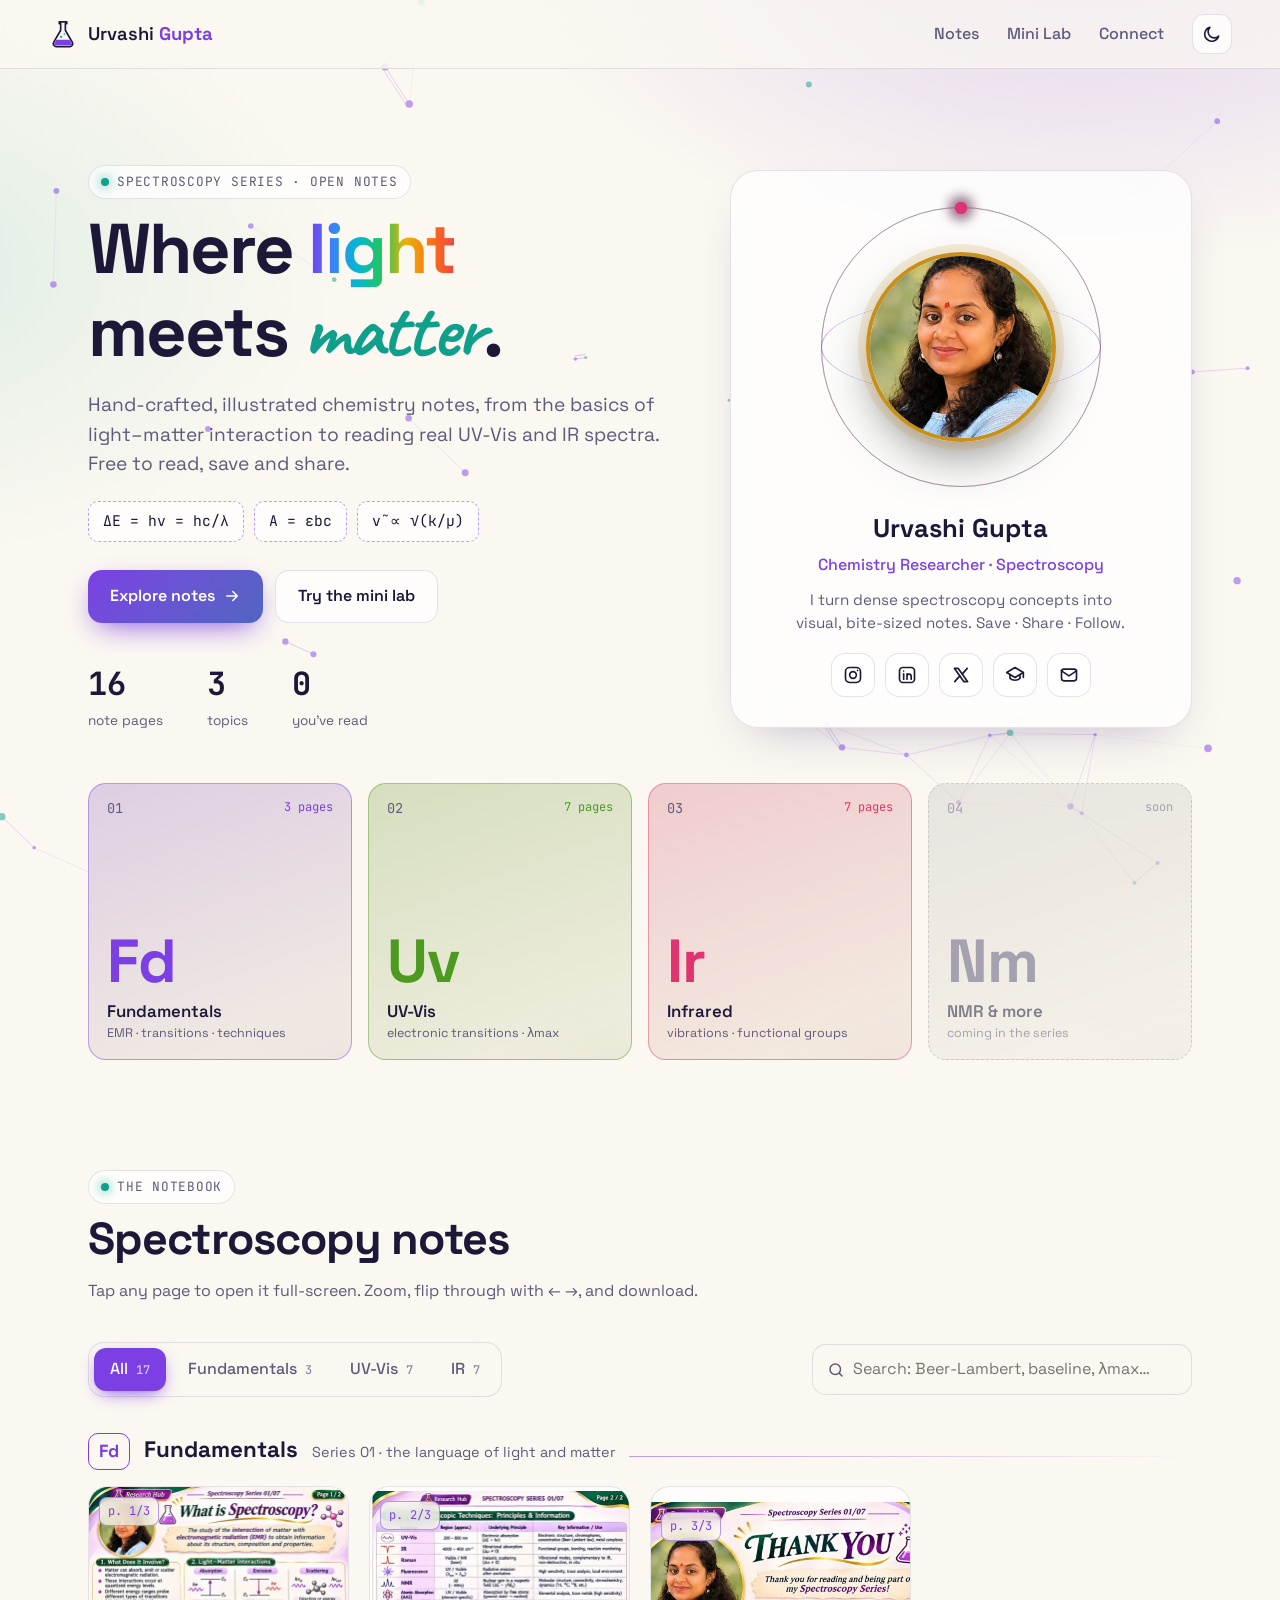
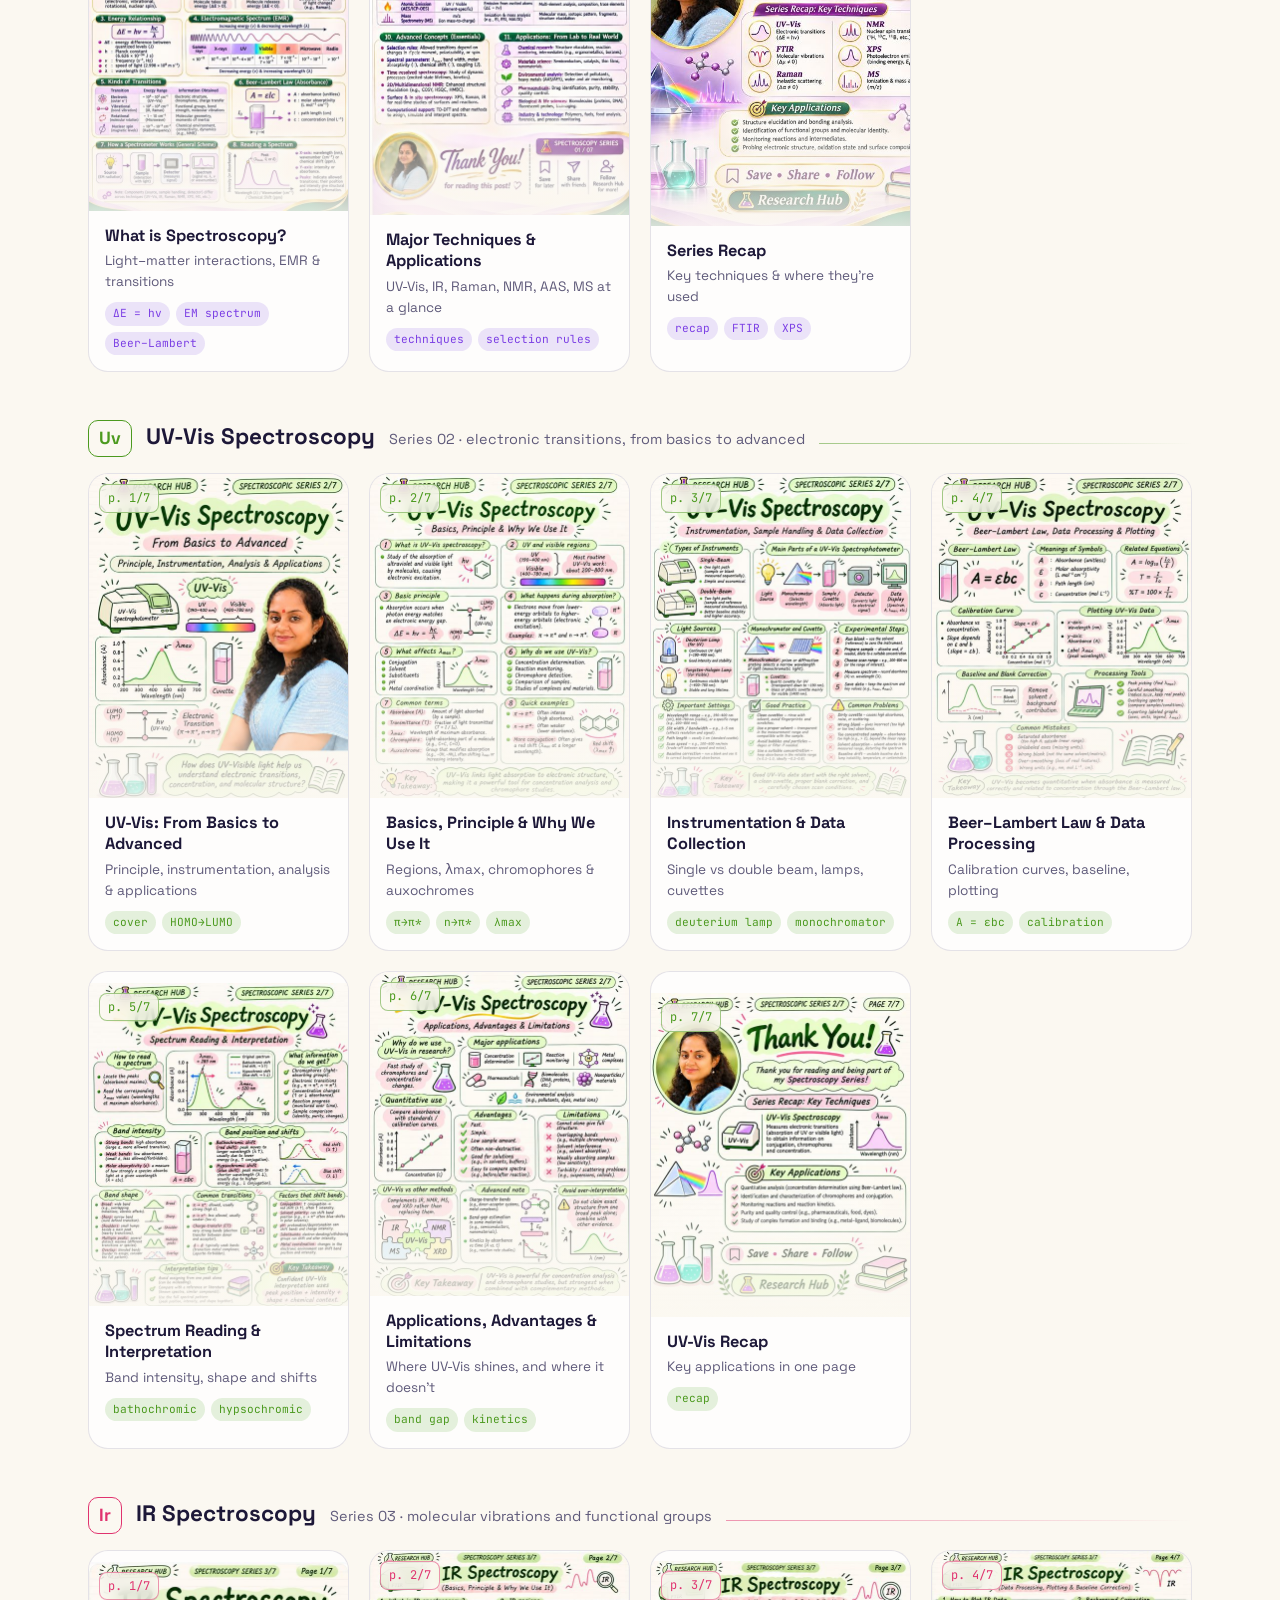
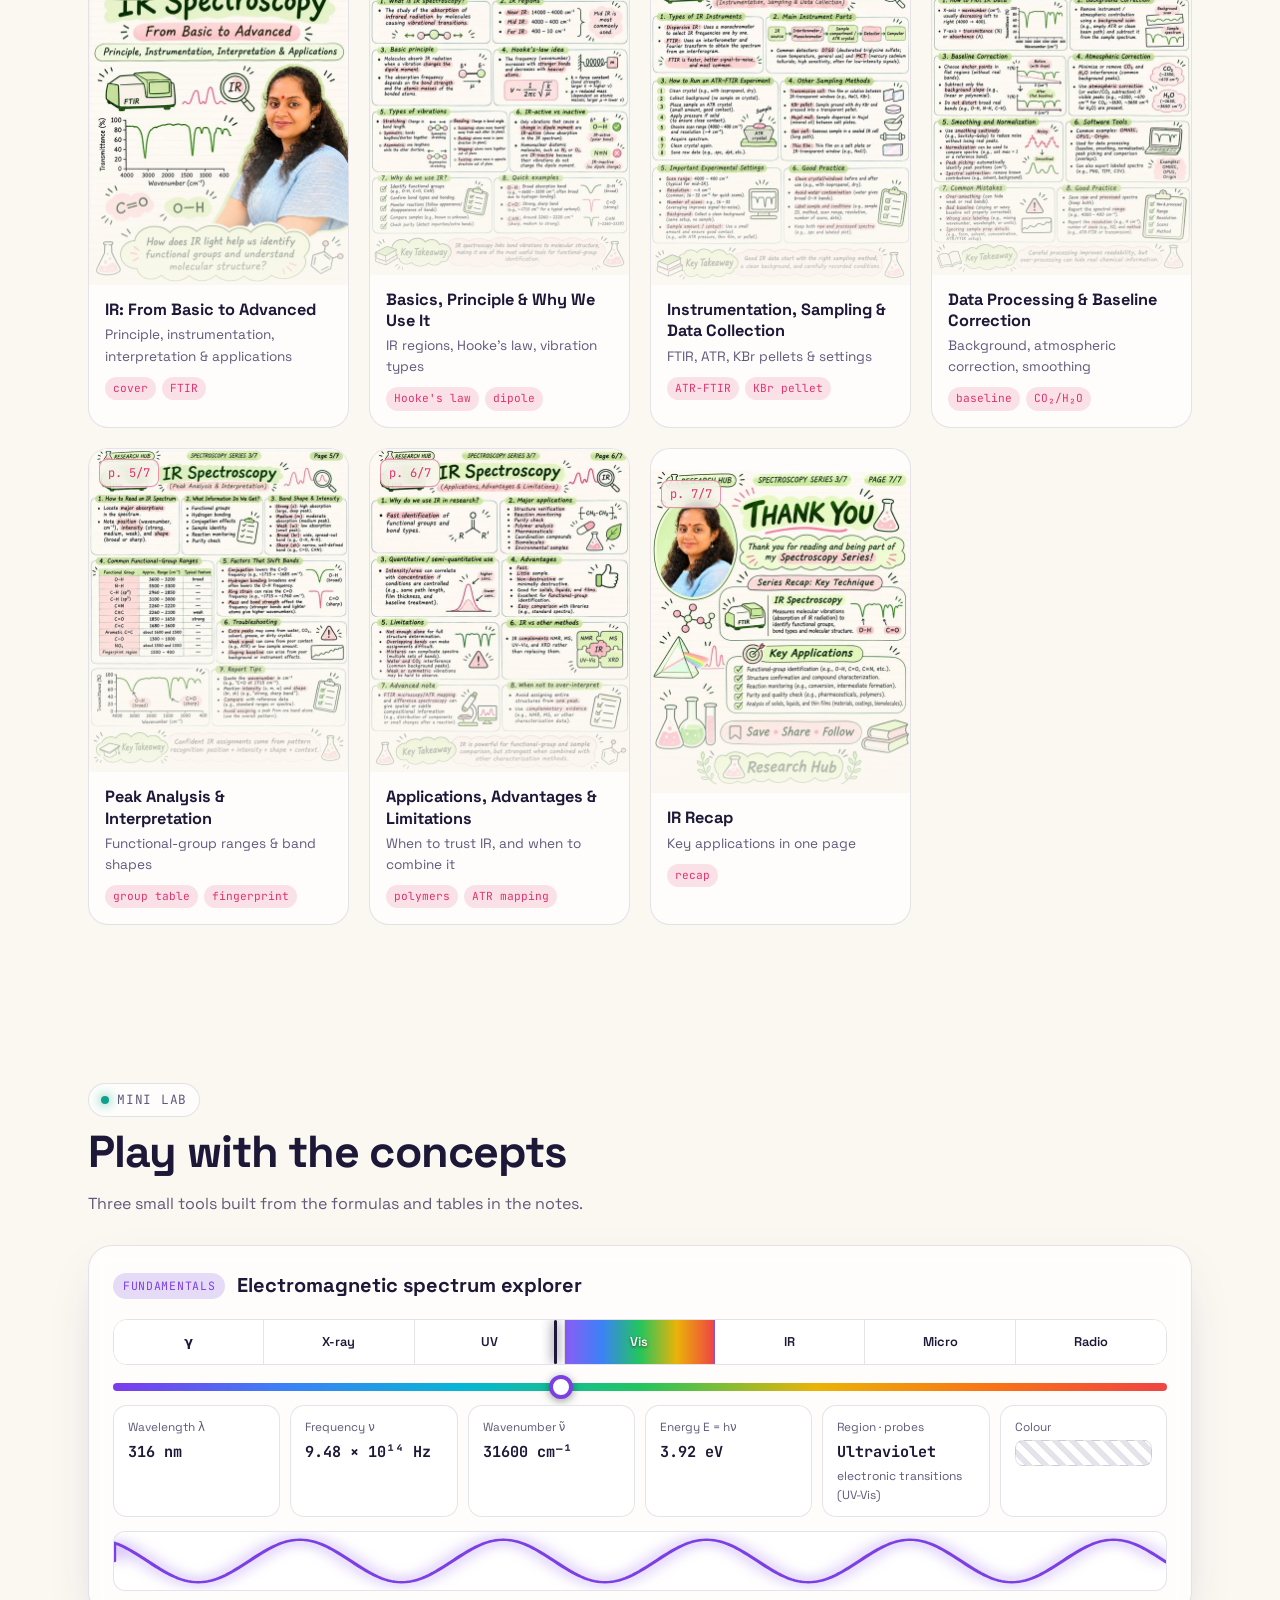
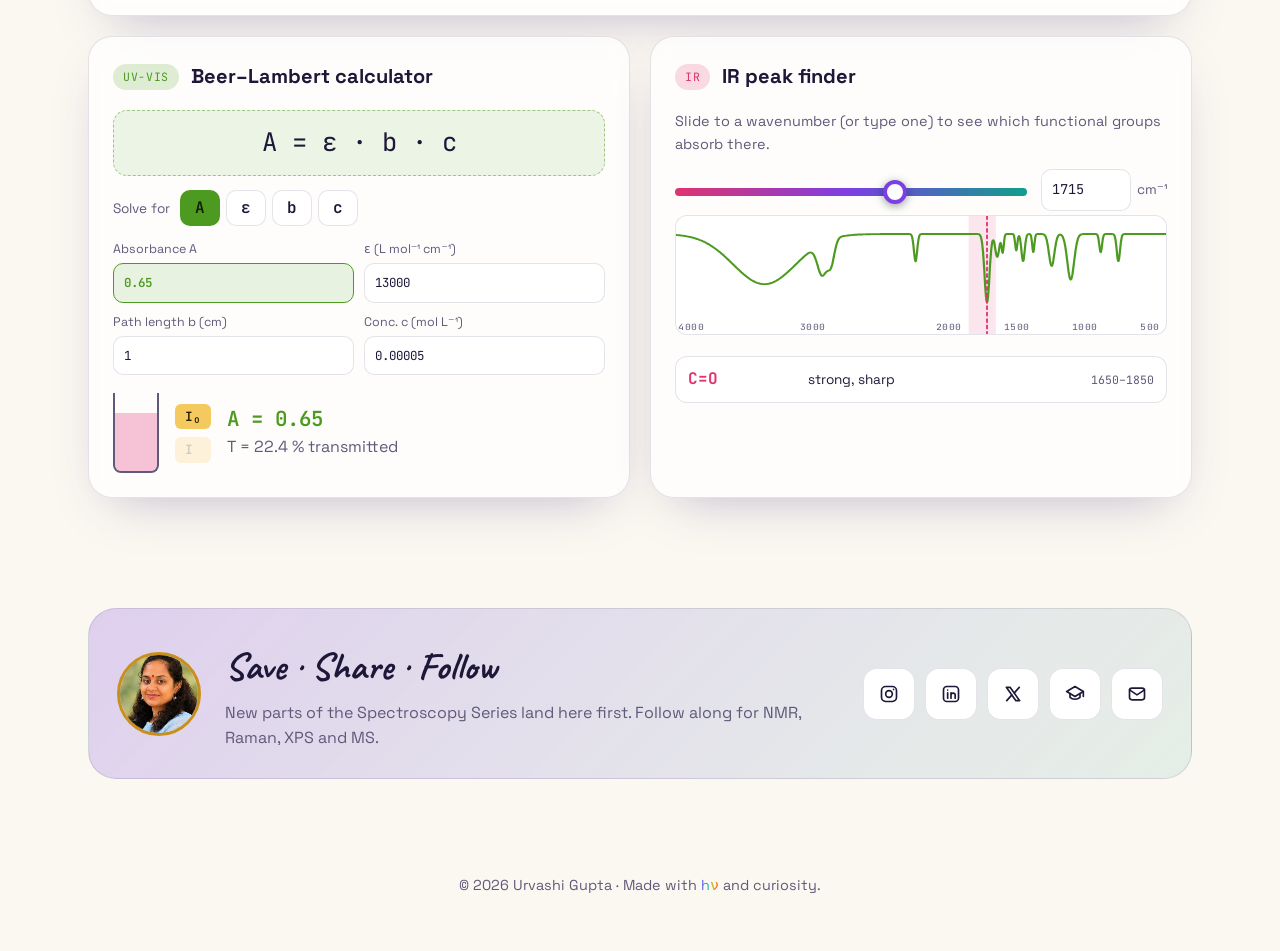
==== index.html @ 30255582 "Urvashi Gupta chemistry notes website Co-Authored-By: Claude Opus 5.5 <noreply@anthropic.com>" ====
<!doctype html>
<html lang="en">
<head>
  <meta charset="utf-8" />
  <meta name="viewport" content="width=device-width, initial-scale=1" />
  <title>Urvashi Gupta · Chemistry Notes</title>
  <meta name="description" content="Free, beautifully illustrated chemistry notes on spectroscopy — fundamentals, UV-Vis and IR." />
  <link rel="icon" href="data:image/svg+xml,<svg xmlns='http://www.w3.org/2000/svg' viewBox='0 0 64 64'><path d='M24 6h16v4h-3v14l15 26a6 6 0 0 1-5 9H17a6 6 0 0 1-5-9l15-26V10h-3z' fill='%239b5de5'/><path d='M18 44h28l5 8a3 3 0 0 1-3 4H16a3 3 0 0 1-3-4z' fill='%2300f5d4'/></svg>" />
  <link rel="preconnect" href="https://fonts.googleapis.com" />
  <link rel="preconnect" href="https://fonts.gstatic.com" crossorigin />
  <link href="https://fonts.googleapis.com/css2?family=Caveat:wght@600;700&family=JetBrains+Mono:wght@400;600&family=Space+Grotesk:wght@400;500;600;700&display=swap" rel="stylesheet" />
  <link rel="stylesheet" href="styles.css" />
</head>
<body>
  <canvas id="molecules" aria-hidden="true"></canvas>

  <header class="nav">
    <a href="#top" class="brand">
      <svg viewBox="0 0 64 64" class="brand-flask" aria-hidden="true"><path d="M24 6h16v4h-3v14l15 26a6 6 0 0 1-5 9H17a6 6 0 0 1-5-9l15-26V10h-3z" fill="none" stroke="currentColor" stroke-width="3.5" stroke-linejoin="round"/><path d="M18 44h28l5 8a3 3 0 0 1-3 4H16a3 3 0 0 1-3-4z" class="liquid"/><circle cx="28" cy="38" r="2.4" class="bubble b1"/><circle cx="35" cy="32" r="1.8" class="bubble b2"/></svg>
      <span>Urvashi <b>Gupta</b></span>
    </a>
    <nav class="nav-links">
      <a href="#notes">Notes</a>
      <a href="#lab">Mini Lab</a>
      <a href="#connect">Connect</a>
      <button id="themeToggle" class="icon-btn" aria-label="Toggle light/dark theme" title="Toggle theme">
        <svg viewBox="0 0 24 24" class="i-sun"><circle cx="12" cy="12" r="4.5"/><path d="M12 2v2M12 20v2M4.9 4.9l1.4 1.4M17.7 17.7l1.4 1.4M2 12h2M20 12h2M4.9 19.1l1.4-1.4M17.7 6.3l1.4-1.4"/></svg>
        <svg viewBox="0 0 24 24" class="i-moon"><path d="M20 14.5A8.5 8.5 0 1 1 9.5 4a7 7 0 0 0 10.5 10.5z"/></svg>
      </button>
    </nav>
  </header>

  <main id="top">
    <!-- HERO -->
    <section class="hero">
      <div class="hero-text reveal">
        <p class="eyebrow"><span class="dot"></span> Spectroscopy Series · open notes</p>
        <h1>Where <span class="spectrum-text">light</span> meets <span class="hand">matter</span>.</h1>
        <p class="lead">Hand-crafted, illustrated chemistry notes, from the basics of light–matter interaction to reading real UV-Vis and IR spectra. Free to read, save and share.</p>
        <div class="formula-row">
          <code class="formula">ΔE = hν = hc/λ</code>
          <code class="formula">A = εbc</code>
          <code class="formula">ν̃ ∝ √(k/μ)</code>
        </div>
        <div class="cta">
          <a href="#notes" class="btn primary">Explore notes
            <svg viewBox="0 0 24 24"><path d="M5 12h14M13 6l6 6-6 6"/></svg></a>
          <a href="#lab" class="btn ghost">Try the mini lab</a>
        </div>
        <div class="stats">
          <div><b data-count="17">0</b><span>note pages</span></div>
          <div><b data-count="3">0</b><span>topics</span></div>
          <div><b id="readCount">0</b><span>you've read</span></div>
        </div>
      </div>

      <div class="hero-card reveal">
        <div class="atom">
          <div class="orbit o1"><span class="electron"></span></div>
          <div class="orbit o2"><span class="electron"></span></div>
          <div class="orbit o3"><span class="electron"></span></div>
          <img src="img/profile.jpg" alt="Urvashi Gupta" class="avatar" id="avatar" />
        </div>
        <h2 class="name" id="authorName">Urvashi Gupta</h2>
        <p class="role" id="authorRole">Chemistry Researcher · Spectroscopy</p>
        <p class="bio" id="authorBio">I turn dense spectroscopy concepts into visual, bite-sized notes. Save · Share · Follow.</p>
        <div class="socials" id="socials"></div>
      </div>
    </section>

    <!-- TOPIC ELEMENTS -->
    <section class="elements reveal" aria-label="Topics">
      <button class="element" data-filter="fundamentals" style="--c: var(--c-fund)">
        <span class="z">01</span><span class="mass">3 pages</span>
        <span class="sym">Fd</span>
        <span class="el-name">Fundamentals</span>
        <span class="el-sub">EMR · transitions · techniques</span>
      </button>
      <button class="element" data-filter="uv" style="--c: var(--c-uv)">
        <span class="z">02</span><span class="mass">7 pages</span>
        <span class="sym">Uv</span>
        <span class="el-name">UV-Vis</span>
        <span class="el-sub">electronic transitions · λmax</span>
      </button>
      <button class="element" data-filter="ir" style="--c: var(--c-ir)">
        <span class="z">03</span><span class="mass">7 pages</span>
        <span class="sym">Ir</span>
        <span class="el-name">Infrared</span>
        <span class="el-sub">vibrations · functional groups</span>
      </button>
      <div class="element soon" aria-disabled="true">
        <span class="z">04</span><span class="mass">soon</span>
        <span class="sym">Nm</span>
        <span class="el-name">NMR &amp; more</span>
        <span class="el-sub">coming in the series</span>
      </div>
    </section>

    <!-- NOTES -->
    <section id="notes" class="section">
      <div class="section-head reveal">
        <p class="eyebrow"><span class="dot"></span> The notebook</p>
        <h2>Spectroscopy notes</h2>
        <p class="muted">Tap any page to open it full-screen. Zoom, flip through with ← →, and download.</p>
      </div>

      <div class="toolbar reveal">
        <div class="tabs" role="tablist">
          <button class="tab active" data-filter="all" role="tab">All <i>17</i></button>
          <button class="tab" data-filter="fundamentals" role="tab">Fundamentals <i>3</i></button>
          <button class="tab" data-filter="uv" role="tab">UV-Vis <i>7</i></button>
          <button class="tab" data-filter="ir" role="tab">IR <i>7</i></button>
        </div>
        <label class="search">
          <svg viewBox="0 0 24 24"><circle cx="11" cy="11" r="7"/><path d="m20 20-3.5-3.5"/></svg>
          <input id="search" type="search" placeholder="Search: Beer-Lambert, baseline, λmax…" />
        </label>
      </div>

      <div id="groups"></div>
      <p id="empty" class="empty" hidden>No pages match that search. Try “ATR” or “chromophore”.</p>
    </section>

    <!-- LAB -->
    <section id="lab" class="section">
      <div class="section-head reveal">
        <p class="eyebrow"><span class="dot"></span> Mini lab</p>
        <h2>Play with the concepts</h2>
        <p class="muted">Three small tools built from the formulas and tables in the notes.</p>
      </div>

      <div class="lab-grid">
        <!-- EM explorer -->
        <article class="tool wide reveal">
          <header><span class="tag">Fundamentals</span><h3>Electromagnetic spectrum explorer</h3></header>
          <div class="em-bar" id="emBar">
            <span>γ</span><span>X-ray</span><span>UV</span><span class="vis">Vis</span><span>IR</span><span>Micro</span><span>Radio</span>
            <div class="em-marker" id="emMarker"></div>
          </div>
          <input type="range" id="emSlider" min="-12" max="1" step="0.01" value="-6.5" aria-label="Wavelength (log scale)" />
          <div class="readouts">
            <div><small>Wavelength λ</small><b id="emLambda">–</b></div>
            <div><small>Frequency ν</small><b id="emFreq">–</b></div>
            <div><small>Wavenumber ν̃</small><b id="emWn">–</b></div>
            <div><small>Energy E = hν</small><b id="emE">–</b></div>
            <div class="region-box"><small>Region · probes</small><b id="emRegion">–</b><span id="emProbe" class="muted"></span></div>
            <div class="swatch-box"><small>Colour</small><span class="swatch" id="emSwatch"></span></div>
          </div>
          <div class="wave-wrap"><svg id="wave" viewBox="0 0 600 60" preserveAspectRatio="none"><path id="wavePath"/></svg></div>
        </article>

        <!-- Beer Lambert -->
        <article class="tool reveal">
          <header><span class="tag uv">UV-Vis</span><h3>Beer–Lambert calculator</h3></header>
          <p class="big-formula">A = ε · b · c</p>
          <div class="solve-for" role="radiogroup" aria-label="Solve for">
            <span>Solve for</span>
            <button data-solve="A" class="on">A</button><button data-solve="e">ε</button><button data-solve="b">b</button><button data-solve="c">c</button>
          </div>
          <div class="fields">
            <label data-var="A">Absorbance A <input type="number" step="any" id="bl-A" value="0.65" /></label>
            <label data-var="e">ε (L mol⁻¹ cm⁻¹) <input type="number" step="any" id="bl-e" value="13000" /></label>
            <label data-var="b">Path length b (cm) <input type="number" step="any" id="bl-b" value="1" /></label>
            <label data-var="c">Conc. c (mol L⁻¹) <input type="number" step="any" id="bl-c" value="0.00005" /></label>
          </div>
          <div class="cuvette-row">
            <div class="cuvette"><div class="liquid" id="cuvLiquid"></div></div>
            <div class="beam">
              <div class="beam-in">I₀</div>
              <div class="beam-out" id="beamOut">I</div>
            </div>
            <div class="bl-result">
              <div id="blResult" class="result">–</div>
              <div id="blT" class="muted"></div>
              <div id="blWarn" class="warn"></div>
            </div>
          </div>
        </article>

        <!-- IR finder -->
        <article class="tool reveal">
          <header><span class="tag ir">IR</span><h3>IR peak finder</h3></header>
          <p class="muted small">Slide to a wavenumber (or type one) to see which functional groups absorb there.</p>
          <div class="ir-input">
            <input type="range" id="irSlider" min="400" max="4000" step="5" value="1715" aria-label="Wavenumber" />
            <label><input type="number" id="irNum" min="400" max="4000" value="1715" /> cm⁻¹</label>
          </div>
          <svg id="irSpec" viewBox="0 0 400 110" class="ir-spec" preserveAspectRatio="none"></svg>
          <ul id="irMatches" class="ir-matches"></ul>
        </article>
      </div>
    </section>

    <!-- CONNECT -->
    <section id="connect" class="section connect reveal">
      <div class="connect-card">
        <img src="img/profile.jpg" alt="" class="mini-avatar" />
        <div>
          <h2>Save · Share · Follow</h2>
          <p class="muted">New parts of the Spectroscopy Series land here first. Follow along for NMR, Raman, XPS and MS.</p>
        </div>
        <div class="socials big" id="socials2"></div>
      </div>
    </section>
  </main>

  <footer class="footer">
    <p>© <span id="year"></span> Urvashi Gupta · Made with <span class="spectrum-text">hν</span> and curiosity.</p>
  </footer>

  <!-- LIGHTBOX -->
  <div class="lightbox" id="lightbox" hidden role="dialog" aria-modal="true" aria-label="Note viewer">
    <div class="lb-top">
      <div class="lb-title"><span class="tag" id="lbTag"></span><b id="lbTitle"></b><span class="muted" id="lbCount"></span></div>
      <div class="lb-actions">
        <button class="icon-btn" id="lbZoomOut" title="Zoom out" aria-label="Zoom out"><svg viewBox="0 0 24 24"><circle cx="11" cy="11" r="7"/><path d="M8 11h6M20 20l-3.5-3.5"/></svg></button>
        <button class="icon-btn" id="lbZoomIn" title="Zoom in" aria-label="Zoom in"><svg viewBox="0 0 24 24"><circle cx="11" cy="11" r="7"/><path d="M8 11h6M11 8v6M20 20l-3.5-3.5"/></svg></button>
        <a class="icon-btn" id="lbDownload" title="Download" aria-label="Download" download><svg viewBox="0 0 24 24"><path d="M12 4v11M7 10l5 5 5-5M5 20h14"/></svg></a>
        <button class="icon-btn" id="lbShare" title="Copy link" aria-label="Copy link"><svg viewBox="0 0 24 24"><path d="M10 14a5 5 0 0 0 7 0l3-3a5 5 0 0 0-7-7l-1 1M14 10a5 5 0 0 0-7 0l-3 3a5 5 0 0 0 7 7l1-1"/></svg></button>
        <button class="icon-btn" id="lbClose" title="Close (Esc)" aria-label="Close"><svg viewBox="0 0 24 24"><path d="M6 6l12 12M18 6 6 18"/></svg></button>
      </div>
    </div>
    <div class="lb-stage" id="lbStage">
      <button class="lb-nav prev" id="lbPrev" aria-label="Previous page"><svg viewBox="0 0 24 24"><path d="M15 6l-6 6 6 6"/></svg></button>
      <div class="lb-img-wrap" id="lbWrap"><img id="lbImg" alt="" draggable="false" /></div>
      <button class="lb-nav next" id="lbNext" aria-label="Next page"><svg viewBox="0 0 24 24"><path d="M9 6l6 6-6 6"/></svg></button>
    </div>
    <div class="lb-strip" id="lbStrip"></div>
  </div>

  <div class="toast" id="toast"></div>

  <script src="app.js"></script>
</body>
</html>
---- styles.css ----
/* ============ Tokens ============ */
:root {
  --bg: #0b0f1e;
  --bg-2: #11172b;
  --surface: rgba(255, 255, 255, 0.045);
  --surface-2: rgba(255, 255, 255, 0.08);
  --border: rgba(255, 255, 255, 0.1);
  --text: #eef1fb;
  --muted: #9aa3c2;
  --accent: #b388ff;      /* violet – flask liquid */
  --accent-2: #00f5d4;    /* teal – second flask */
  --gold: #f4c95d;
  --c-fund: #b388ff;
  --c-uv: #c4f36b;
  --c-ir: #ff6b9a;
  --shadow: 0 20px 60px -20px rgba(0, 0, 0, 0.6);
  --radius: 20px;
  --mol-line: 180, 160, 255;
  --mol-dot: 0, 245, 212;
  --spectrum: linear-gradient(90deg, #7c3aed, #3b82f6, #06b6d4, #22c55e, #eab308, #f97316, #ef4444);
  color-scheme: dark;
}
:root[data-theme="light"] {
  --bg: #fbf8f1;
  --bg-2: #f3eee2;
  --surface: rgba(255, 255, 255, 0.75);
  --surface-2: #ffffff;
  --border: rgba(40, 30, 80, 0.12);
  --text: #1d1838;
  --muted: #5f5a7a;
  --accent: #7b3fe4;
  --accent-2: #0f9f8b;
  --gold: #c8901a;
  --c-fund: #7b3fe4;
  --c-uv: #4c9a1f;
  --c-ir: #e0336f;
  --shadow: 0 20px 50px -24px rgba(60, 40, 120, 0.35);
  --mol-line: 123, 63, 228;
  --mol-dot: 15, 159, 139;
  color-scheme: light;
}

* { box-sizing: border-box; }
html { scroll-behavior: smooth; }
body {
  margin: 0;
  font-family: "Space Grotesk", system-ui, sans-serif;
  background: var(--bg);
  background-image:
    radial-gradient(1000px 600px at 85% -10%, color-mix(in srgb, var(--accent) 22%, transparent), transparent 60%),
    radial-gradient(800px 500px at -10% 30%, color-mix(in srgb, var(--accent-2) 12%, transparent), transparent 60%);
  background-attachment: fixed;
  color: var(--text);
  line-height: 1.55;
  overflow-x: hidden;
  transition: background-color .4s, color .4s;
}
img { max-width: 100%; display: block; }
a { color: inherit; }
button { font: inherit; color: inherit; cursor: pointer; }
svg { stroke: currentColor; fill: none; stroke-width: 2; stroke-linecap: round; stroke-linejoin: round; }
::selection { background: var(--accent); color: #fff; }

#molecules { position: fixed; inset: 0; width: 100%; height: 100%; z-index: 0; pointer-events: none; opacity: .55; }
main, .nav, .footer { position: relative; z-index: 1; }

.muted { color: var(--muted); }
.small { font-size: .9rem; }
.hand { font-family: "Caveat", cursive; font-weight: 700; color: var(--accent-2); font-size: 1.15em; }
.spectrum-text { background: var(--spectrum); -webkit-background-clip: text; background-clip: text; color: transparent; }

/* ============ Nav ============ */
.nav {
  position: sticky; top: 0; z-index: 50;
  display: flex; align-items: center; justify-content: space-between;
  padding: 14px clamp(16px, 4vw, 48px);
  backdrop-filter: blur(14px);
  background: color-mix(in srgb, var(--bg) 70%, transparent);
  border-bottom: 1px solid var(--border);
}
.brand { display: flex; align-items: center; gap: 10px; text-decoration: none; font-weight: 600; font-size: 1.15rem; }
.brand b { color: var(--accent); }
.brand-flask { width: 30px; height: 30px; color: var(--text); }
.brand-flask .liquid { fill: var(--accent); stroke: none; }
.brand-flask .bubble { fill: var(--accent-2); stroke: none; animation: bubble 2.4s infinite ease-in; }
.brand-flask .b2 { animation-delay: 1.1s; }
@keyframes bubble { 0% { transform: translateY(8px); opacity: 0 } 30% { opacity: 1 } 100% { transform: translateY(-14px); opacity: 0 } }
.nav-links { display: flex; align-items: center; gap: clamp(10px, 2.5vw, 28px); }
.nav-links a { text-decoration: none; color: var(--muted); font-weight: 500; transition: color .2s; }
.nav-links a:hover { color: var(--text); }

.icon-btn {
  display: inline-grid; place-items: center;
  width: 40px; height: 40px; border-radius: 12px;
  background: var(--surface); border: 1px solid var(--border);
  transition: transform .15s, background .2s;
}
.icon-btn:hover { background: var(--surface-2); transform: translateY(-1px); }
.icon-btn svg { width: 20px; height: 20px; }
.i-moon { display: none; }
:root[data-theme="light"] .i-sun { display: none; }
:root[data-theme="light"] .i-moon { display: block; }

/* ============ Hero ============ */
.hero {
  display: grid; grid-template-columns: 1.25fr 1fr; gap: clamp(28px, 5vw, 72px);
  align-items: center;
  max-width: 1200px; margin: 0 auto;
  padding: clamp(40px, 8vw, 96px) clamp(16px, 4vw, 48px) 40px;
}
.eyebrow {
  display: inline-flex; align-items: center; gap: 8px;
  font-family: "JetBrains Mono", monospace; font-size: .8rem; letter-spacing: .06em; text-transform: uppercase;
  color: var(--muted); margin: 0 0 14px;
  padding: 6px 12px; border-radius: 999px; background: var(--surface); border: 1px solid var(--border);
}
.dot { width: 8px; height: 8px; border-radius: 50%; background: var(--accent-2); box-shadow: 0 0 12px var(--accent-2); animation: pulse 2s infinite; }
@keyframes pulse { 50% { opacity: .35 } }
h1 { font-size: clamp(2.4rem, 6vw, 4.4rem); line-height: 1.05; margin: 0 0 18px; letter-spacing: -0.03em; }
.lead { font-size: clamp(1.02rem, 1.6vw, 1.2rem); color: var(--muted); max-width: 56ch; margin: 0 0 22px; }
.formula-row { display: flex; flex-wrap: wrap; gap: 10px; margin-bottom: 28px; }
.formula {
  font-family: "JetBrains Mono", monospace; font-size: .92rem;
  padding: 8px 14px; border-radius: 10px;
  background: var(--surface); border: 1px dashed color-mix(in srgb, var(--accent) 50%, transparent);
  color: var(--text);
}
.cta { display: flex; flex-wrap: wrap; gap: 12px; }
.btn {
  display: inline-flex; align-items: center; gap: 8px;
  padding: 13px 22px; border-radius: 14px; font-weight: 600; text-decoration: none;
  transition: transform .15s, box-shadow .2s, background .2s;
}
.btn svg { width: 18px; height: 18px; transition: transform .2s; }
.btn:hover svg { transform: translateX(3px); }
.btn.primary { background: linear-gradient(135deg, var(--accent), color-mix(in srgb, var(--accent) 60%, var(--accent-2))); color: #fff; box-shadow: 0 10px 30px -10px var(--accent); }
.btn.primary:hover { transform: translateY(-2px); box-shadow: 0 16px 40px -12px var(--accent); }
.btn.ghost { border: 1px solid var(--border); background: var(--surface); }
.btn.ghost:hover { background: var(--surface-2); }
.stats { display: flex; gap: clamp(20px, 4vw, 44px); margin-top: 36px; }
.stats b { display: block; font-size: 2rem; font-family: "JetBrains Mono", monospace; color: var(--text); }
.stats span { color: var(--muted); font-size: .85rem; }

/* Profile card with orbiting electrons */
.hero-card {
  text-align: center; padding: 36px 28px 30px; border-radius: 28px;
  background: var(--surface); border: 1px solid var(--border); box-shadow: var(--shadow);
  backdrop-filter: blur(10px);
}
.atom { position: relative; width: min(280px, 70vw); aspect-ratio: 1; margin: 0 auto 22px; }
.avatar {
  position: absolute; inset: 16%; width: 68%; height: 68%;
  border-radius: 50%; object-fit: cover; object-position: center 35%;
  transform: scale(1); border: 4px solid var(--gold);
  box-shadow: 0 0 0 8px color-mix(in srgb, var(--gold) 15%, transparent), 0 20px 50px -10px rgba(0,0,0,.5);
  transition: transform .4s;
}
.atom:hover .avatar { transform: scale(1.04); }
.orbit {
  position: absolute; inset: 0; border-radius: 50%;
  border: 1.5px solid color-mix(in srgb, var(--accent) 45%, transparent);
  animation: spin 9s linear infinite;
}
.orbit.o1 { transform: rotateX(70deg) rotateZ(0deg); }
.orbit.o2 { border-color: color-mix(in srgb, var(--accent-2) 45%, transparent); animation-duration: 12s; animation-name: spin2; }
.orbit.o3 { border-color: color-mix(in srgb, var(--c-ir) 40%, transparent); animation-duration: 15s; animation-name: spin3; }
.electron {
  position: absolute; top: -6px; left: calc(50% - 6px); width: 12px; height: 12px; border-radius: 50%;
  background: var(--accent); box-shadow: 0 0 14px 3px var(--accent);
}
.o2 .electron { background: var(--accent-2); box-shadow: 0 0 14px 3px var(--accent-2); }
.o3 .electron { background: var(--c-ir); box-shadow: 0 0 14px 3px var(--c-ir); }
@keyframes spin  { from { transform: rotateX(72deg) rotateY(0) rotateZ(0) } to { transform: rotateX(72deg) rotateY(0) rotateZ(360deg) } }
@keyframes spin2 { from { transform: rotateX(72deg) rotateY(60deg) rotateZ(0) } to { transform: rotateX(72deg) rotateY(60deg) rotateZ(360deg) } }
@keyframes spin3 { from { transform: rotateX(72deg) rotateY(-60deg) rotateZ(0) } to { transform: rotateX(72deg) rotateY(-60deg) rotateZ(360deg) } }
.name { margin: 0; font-size: 1.6rem; }
.role { margin: 4px 0 10px; color: var(--accent); font-weight: 500; }
.bio { color: var(--muted); margin: 0 auto 18px; max-width: 34ch; font-size: .95rem; }

.socials { display: flex; justify-content: center; flex-wrap: wrap; gap: 10px; }
.social {
  --brand: var(--accent);
  display: inline-grid; place-items: center; width: 44px; height: 44px; border-radius: 14px;
  background: var(--surface-2); border: 1px solid var(--border); color: var(--text);
  transition: transform .2s, background .2s, color .2s, box-shadow .2s;
}
.social svg { width: 20px; height: 20px; }
.social:hover { transform: translateY(-3px) rotate(-4deg); background: var(--brand); color: #fff; box-shadow: 0 10px 24px -8px var(--brand); border-color: transparent; }
.socials.big .social { width: 52px; height: 52px; }

/* ============ Element tiles ============ */
.elements {
  display: grid; grid-template-columns: repeat(4, 1fr); gap: 16px;
  max-width: 1200px; margin: 10px auto 0; padding: 0 clamp(16px, 4vw, 48px);
}
.element {
  --c: var(--accent);
  position: relative; text-align: left; aspect-ratio: 1 / 1.05;
  padding: 16px 18px; border-radius: 18px;
  background: linear-gradient(160deg, color-mix(in srgb, var(--c) 18%, var(--bg-2)), var(--bg-2));
  border: 1.5px solid color-mix(in srgb, var(--c) 45%, transparent);
  display: flex; flex-direction: column; justify-content: flex-end;
  transition: transform .25s, box-shadow .25s;
  overflow: hidden;
}
.element::after { content: ""; position: absolute; inset: auto -30% -60% auto; width: 140px; height: 140px; border-radius: 50%; background: var(--c); filter: blur(50px); opacity: .25; transition: opacity .3s; }
.element:not(.soon):hover { transform: translateY(-6px) rotate(-1deg); box-shadow: 0 18px 40px -16px var(--c); }
.element:not(.soon):hover::after { opacity: .5; }
.element .z { position: absolute; top: 14px; left: 18px; font-family: "JetBrains Mono", monospace; font-size: .85rem; color: var(--muted); }
.element .mass { position: absolute; top: 14px; right: 18px; font-family: "JetBrains Mono", monospace; font-size: .75rem; color: var(--c); }
.element .sym { font-size: clamp(2.6rem, 5vw, 3.8rem); font-weight: 700; line-height: 1; color: var(--c); letter-spacing: -0.02em; }
.element .el-name { font-weight: 600; font-size: 1.05rem; margin-top: 6px; }
.element .el-sub { font-size: .78rem; color: var(--muted); }
.element.soon { --c: var(--muted); opacity: .55; border-style: dashed; cursor: default; }

/* ============ Sections ============ */
.section { max-width: 1200px; margin: 0 auto; padding: clamp(64px, 9vw, 110px) clamp(16px, 4vw, 48px) 0; }
.section-head { margin-bottom: 28px; }
.section-head h2 { font-size: clamp(1.9rem, 4vw, 2.8rem); margin: 0 0 6px; letter-spacing: -0.02em; }
.section-head p { margin: 0; }

.toolbar { display: flex; flex-wrap: wrap; gap: 14px; justify-content: space-between; align-items: center; margin-bottom: 26px; position: sticky; top: 70px; z-index: 10; padding: 10px 0; }
.tabs { display: flex; flex-wrap: wrap; gap: 6px; padding: 5px; border-radius: 16px; background: color-mix(in srgb, var(--bg) 80%, transparent); border: 1px solid var(--border); backdrop-filter: blur(12px); }
.tab { border: 0; background: transparent; padding: 9px 16px; border-radius: 12px; font-weight: 500; color: var(--muted); transition: all .2s; }
.tab i { font-style: normal; font-family: "JetBrains Mono", monospace; font-size: .75rem; opacity: .7; margin-left: 4px; }
.tab:hover { color: var(--text); }
.tab.active { background: var(--accent); color: #fff; box-shadow: 0 6px 18px -6px var(--accent); }
.search { display: flex; align-items: center; gap: 8px; padding: 0 14px; border-radius: 14px; background: color-mix(in srgb, var(--bg) 80%, transparent); border: 1px solid var(--border); backdrop-filter: blur(12px); flex: 1 1 260px; max-width: 380px; }
.search svg { width: 18px; height: 18px; color: var(--muted); flex: none; }
.search input { flex: 1; border: 0; background: transparent; color: var(--text); padding: 12px 0; font: inherit; outline: none; min-width: 0; }
.search:focus-within { border-color: var(--accent); }

.group { margin-bottom: 48px; }
.group-head { display: flex; align-items: baseline; gap: 14px; margin-bottom: 16px; }
.group-head .sym-chip { font-weight: 700; font-size: 1.1rem; padding: 4px 10px; border-radius: 10px; color: var(--c); border: 1.5px solid var(--c); }
.group-head h3 { margin: 0; font-size: 1.4rem; }
.group-head .line { flex: 1; height: 1px; background: linear-gradient(90deg, var(--c), transparent); opacity: .5; }

.grid { display: grid; grid-template-columns: repeat(auto-fill, minmax(220px, 1fr)); gap: 20px; }
.card {
  --c: var(--accent);
  position: relative; text-align: left; padding: 0; border-radius: var(--radius); overflow: hidden;
  background: var(--surface); border: 1px solid var(--border);
  transition: transform .3s cubic-bezier(.2,.8,.2,1), box-shadow .3s, border-color .3s;
  transform-style: preserve-3d;
}
.card:hover { box-shadow: 0 24px 50px -20px color-mix(in srgb, var(--c) 70%, transparent); border-color: color-mix(in srgb, var(--c) 60%, transparent); }
.card .thumb { aspect-ratio: 4 / 5; overflow: hidden; background: var(--bg-2); position: relative; }
.card .thumb img { width: 100%; height: 100%; object-fit: cover; object-position: top; transition: transform .6s; }
.card:hover .thumb img { transform: scale(1.06); }
.card .thumb::after { content: ""; position: absolute; inset: 0; background: linear-gradient(to top, color-mix(in srgb, var(--bg) 85%, transparent), transparent 45%); }
.card .page-no { position: absolute; top: 10px; left: 10px; z-index: 2; font-family: "JetBrains Mono", monospace; font-size: .75rem; padding: 4px 8px; border-radius: 8px; background: color-mix(in srgb, var(--bg) 75%, transparent); backdrop-filter: blur(6px); color: var(--c); border: 1px solid color-mix(in srgb, var(--c) 50%, transparent); }
.card .read-badge { position: absolute; top: 10px; right: 10px; z-index: 2; font-size: .72rem; padding: 4px 8px; border-radius: 8px; background: var(--accent-2); color: #04211c; font-weight: 600; opacity: 0; transform: scale(.8); transition: all .3s; }
.card.read .read-badge { opacity: 1; transform: none; }
.card .meta { padding: 14px 16px 16px; }
.card h4 { margin: 0 0 4px; font-size: 1.02rem; line-height: 1.3; }
.card p { margin: 0 0 10px; font-size: .85rem; color: var(--muted); }
.chips { display: flex; flex-wrap: wrap; gap: 6px; }
.chip { font-size: .7rem; font-family: "JetBrains Mono", monospace; padding: 3px 8px; border-radius: 999px; background: color-mix(in srgb, var(--c) 14%, transparent); color: var(--c); }
.empty { text-align: center; color: var(--muted); padding: 40px; }

/* ============ Lab ============ */
.lab-grid { display: grid; grid-template-columns: 1fr 1fr; gap: 20px; }
.tool { padding: 24px; border-radius: 24px; background: var(--surface); border: 1px solid var(--border); box-shadow: var(--shadow); backdrop-filter: blur(10px); min-width: 0; }
.tool.wide { grid-column: 1 / -1; }
.tool header { display: flex; align-items: center; gap: 12px; margin-bottom: 18px; flex-wrap: wrap; }
.tool h3 { margin: 0; font-size: 1.25rem; }
.tag { font-family: "JetBrains Mono", monospace; font-size: .72rem; text-transform: uppercase; letter-spacing: .06em; padding: 4px 10px; border-radius: 999px; background: color-mix(in srgb, var(--c-fund) 18%, transparent); color: var(--c-fund); }
.tag.uv { background: color-mix(in srgb, var(--c-uv) 18%, transparent); color: var(--c-uv); }
.tag.ir { background: color-mix(in srgb, var(--c-ir) 18%, transparent); color: var(--c-ir); }

.em-bar { position: relative; display: grid; grid-template-columns: repeat(7, 1fr); border-radius: 14px; overflow: hidden; font-size: .8rem; font-weight: 600; text-align: center; border: 1px solid var(--border); }
.em-bar span { padding: 12px 2px; background: var(--surface-2); border-right: 1px solid var(--border); white-space: nowrap; overflow: hidden; text-overflow: ellipsis; }
.em-bar span:last-of-type { border-right: 0; }
.em-bar .vis { background: linear-gradient(90deg, #8b5cf6, #3b82f6, #22c55e, #eab308, #ef4444); color: #fff; text-shadow: 0 1px 3px rgba(0,0,0,.6); }
.em-marker { position: absolute; top: 0; bottom: 0; width: 3px; background: var(--text); box-shadow: 0 0 12px var(--text); left: 50%; transition: left .08s; border-radius: 2px; }
input[type="range"] { -webkit-appearance: none; appearance: none; width: 100%; height: 8px; border-radius: 999px; background: var(--spectrum); margin: 18px 0 14px; outline: none; }
input[type="range"]::-webkit-slider-thumb { -webkit-appearance: none; width: 24px; height: 24px; border-radius: 50%; background: #fff; border: 4px solid var(--accent); box-shadow: 0 2px 10px rgba(0,0,0,.4); cursor: grab; }
input[type="range"]::-moz-range-thumb { width: 18px; height: 18px; border-radius: 50%; background: #fff; border: 4px solid var(--accent); cursor: grab; }
.readouts { display: grid; grid-template-columns: repeat(6, 1fr); gap: 10px; }
.readouts > div { padding: 12px 14px; border-radius: 14px; background: var(--surface-2); border: 1px solid var(--border); min-width: 0; }
.readouts small { display: block; color: var(--muted); font-size: .74rem; margin-bottom: 4px; }
.readouts b { font-family: "JetBrains Mono", monospace; font-size: .95rem; word-break: break-word; }
.region-box { grid-column: span 1; }
.region-box span { display: block; font-size: .75rem; margin-top: 2px; }
.swatch { display: block; width: 100%; height: 26px; border-radius: 8px; border: 1px solid var(--border); transition: background .2s; }
.wave-wrap { margin-top: 14px; height: 60px; border-radius: 12px; overflow: hidden; background: var(--surface-2); border: 1px solid var(--border); }
#wave { width: 100%; height: 100%; }
#wavePath { stroke: var(--accent); stroke-width: 2.5; fill: none; filter: drop-shadow(0 0 6px var(--accent)); }

.big-formula { font-family: "JetBrains Mono", monospace; font-size: 1.6rem; text-align: center; margin: 0 0 14px; padding: 12px; border-radius: 14px; background: color-mix(in srgb, var(--c-uv) 10%, transparent); border: 1px dashed color-mix(in srgb, var(--c-uv) 50%, transparent); }
.solve-for { display: flex; align-items: center; gap: 6px; margin-bottom: 14px; flex-wrap: wrap; }
.solve-for span { color: var(--muted); font-size: .85rem; margin-right: 4px; }
.solve-for button { width: 40px; height: 36px; border-radius: 10px; border: 1px solid var(--border); background: var(--surface-2); font-family: "JetBrains Mono", monospace; font-weight: 600; transition: all .2s; }
.solve-for button.on { background: var(--c-uv); color: #14200a; border-color: transparent; }
.fields { display: grid; grid-template-columns: 1fr 1fr; gap: 10px; }
.fields label { display: flex; flex-direction: column; gap: 4px; font-size: .78rem; color: var(--muted); }
.fields input, .ir-input input[type="number"] { font: inherit; font-family: "JetBrains Mono", monospace; color: var(--text); background: var(--surface-2); border: 1px solid var(--border); border-radius: 10px; padding: 9px 10px; outline: none; width: 100%; min-width: 0; }
.fields input:focus, .ir-input input:focus { border-color: var(--accent); }
.fields label.solved input { border-color: var(--c-uv); background: color-mix(in srgb, var(--c-uv) 12%, transparent); color: var(--c-uv); font-weight: 600; }
.cuvette-row { display: grid; grid-template-columns: auto auto 1fr; gap: 16px; align-items: center; margin-top: 18px; }
.cuvette { width: 46px; height: 80px; border: 2.5px solid var(--muted); border-top: 0; border-radius: 0 0 8px 8px; position: relative; overflow: hidden; }
.cuvette .liquid { position: absolute; left: 0; right: 0; bottom: 0; height: 75%; background: #e879a7; transition: opacity .3s; }
.beam { display: flex; flex-direction: column; gap: 8px; font-family: "JetBrains Mono", monospace; font-size: .8rem; }
.beam-in, .beam-out { padding: 3px 10px; border-radius: 6px; background: #f4c95d; color: #2a1d00; font-weight: 600; transition: opacity .3s; }
.result { font-family: "JetBrains Mono", monospace; font-size: 1.3rem; font-weight: 600; color: var(--c-uv); word-break: break-word; }
.warn { color: var(--c-ir); font-size: .8rem; margin-top: 4px; }

.ir-input { display: flex; align-items: center; gap: 14px; }
.ir-input input[type="range"] { direction: rtl; background: linear-gradient(90deg, var(--c-ir), var(--accent), var(--accent-2)); }
.ir-input label { display: flex; align-items: center; gap: 6px; white-space: nowrap; font-size: .85rem; color: var(--muted); }
.ir-input input[type="number"] { width: 90px; }
.ir-spec { width: 100%; height: 120px; border-radius: 12px; background: var(--surface-2); border: 1px solid var(--border); margin: 4px 0 14px; cursor: crosshair; }
.ir-spec .trace { stroke: var(--c-uv); stroke-width: 1.8; fill: none; }
.ir-spec .cursor { stroke: var(--c-ir); stroke-width: 1.5; stroke-dasharray: 3 3; }
.ir-spec .axis-t { fill: var(--muted); stroke: none; font-size: 8px; font-family: "JetBrains Mono", monospace; }
.ir-spec .band { fill: var(--c-ir); stroke: none; opacity: .12; }
.ir-matches { list-style: none; margin: 0; padding: 0; display: flex; flex-direction: column; gap: 8px; max-height: 240px; overflow: auto; }
.ir-matches li { display: grid; grid-template-columns: 110px 1fr auto; gap: 10px; align-items: center; padding: 10px 12px; border-radius: 12px; background: var(--surface-2); border: 1px solid var(--border); animation: pop .3s; }
.ir-matches li b { font-family: "JetBrains Mono", monospace; color: var(--c-ir); }
.ir-matches li span { font-size: .85rem; }
.ir-matches li em { font-style: normal; font-size: .72rem; color: var(--muted); font-family: "JetBrains Mono", monospace; }
.ir-matches li.none { grid-template-columns: 1fr; color: var(--muted); }
.ir-matches li.artifact b { color: var(--gold); }
@keyframes pop { from { opacity: 0; transform: translateY(6px) } }

/* ============ Connect ============ */
.connect { padding-bottom: 40px; }
.connect-card { display: grid; grid-template-columns: auto 1fr auto; gap: 24px; align-items: center; padding: 28px; border-radius: 28px; background: linear-gradient(135deg, color-mix(in srgb, var(--accent) 22%, transparent), color-mix(in srgb, var(--accent-2) 10%, transparent)); border: 1px solid var(--border); }
.connect-card h2 { margin: 0 0 4px; font-family: "Caveat", cursive; font-size: 2.4rem; }
.connect-card p { margin: 0; }
.mini-avatar { width: 84px; height: 84px; border-radius: 50%; object-fit: cover; border: 3px solid var(--gold); }
.footer { text-align: center; padding: 40px 16px; color: var(--muted); font-size: .9rem; }

/* ============ Lightbox ============ */
.lightbox { position: fixed; inset: 0; z-index: 100; display: flex; flex-direction: column; background: rgba(6, 8, 18, .94); backdrop-filter: blur(10px); color: #eef1fb; animation: fade .25s; }
.lightbox[hidden] { display: none; }
@keyframes fade { from { opacity: 0 } }
.lightbox .icon-btn { background: rgba(255,255,255,.08); border-color: rgba(255,255,255,.12); color: #eef1fb; }
.lb-top { display: flex; justify-content: space-between; align-items: center; gap: 12px; padding: 12px 16px; flex-wrap: wrap; }
.lb-title { display: flex; align-items: center; gap: 10px; min-width: 0; flex-wrap: wrap; }
.lb-title .muted { color: #9aa3c2; font-family: "JetBrains Mono", monospace; font-size: .8rem; }
.lb-actions { display: flex; gap: 8px; }
.lb-stage { flex: 1; position: relative; display: flex; align-items: center; justify-content: center; min-height: 0; }
.lb-img-wrap { height: 100%; width: 100%; overflow: auto; display: flex; align-items: flex-start; justify-content: center; padding: 0 64px; }
.lb-img-wrap.zoomed { cursor: grab; }
.lb-img-wrap img { max-height: 100%; max-width: 100%; object-fit: contain; margin: auto; border-radius: 10px; box-shadow: 0 30px 80px -20px #000; transition: opacity .2s; user-select: none; cursor: zoom-in; }
.lb-img-wrap.zoomed img { max-height: none; max-width: none; cursor: zoom-out; }
.lb-nav { position: absolute; top: 50%; transform: translateY(-50%); z-index: 2; width: 48px; height: 48px; border-radius: 50%; border: 1px solid rgba(255,255,255,.15); background: rgba(255,255,255,.08); color: #fff; display: grid; place-items: center; transition: background .2s; }
.lb-nav:hover { background: var(--accent); }
.lb-nav svg { width: 24px; height: 24px; }
.lb-nav.prev { left: 10px; } .lb-nav.next { right: 10px; }
.lb-strip { display: flex; gap: 8px; padding: 10px 16px 14px; overflow-x: auto; justify-content: safe center; }
.lb-strip button { flex: none; width: 48px; height: 60px; padding: 0; border-radius: 8px; overflow: hidden; border: 2px solid transparent; opacity: .5; transition: all .2s; background: none; }
.lb-strip button img { width: 100%; height: 100%; object-fit: cover; object-position: top; }
.lb-strip button.on { border-color: var(--accent); opacity: 1; transform: translateY(-3px); }

.toast { position: fixed; bottom: 24px; left: 50%; transform: translate(-50%, 30px); z-index: 200; padding: 10px 18px; border-radius: 12px; background: var(--accent); color: #fff; font-weight: 500; opacity: 0; pointer-events: none; transition: all .3s; }
.toast.show { opacity: 1; transform: translate(-50%, 0); }

/* ============ Reveal ============ */
.reveal { opacity: 0; transform: translateY(24px); transition: opacity .7s ease, transform .7s ease; }
.reveal.in { opacity: 1; transform: none; }

/* ============ Responsive ============ */
@media (max-width: 960px) {
  .hero { grid-template-columns: 1fr; }
  .hero-card { max-width: 460px; margin: 0 auto; width: 100%; }
  .elements { grid-template-columns: repeat(2, 1fr); }
  .lab-grid { grid-template-columns: 1fr; }
  .readouts { grid-template-columns: repeat(3, 1fr); }
  .connect-card { grid-template-columns: 1fr; text-align: center; justify-items: center; }
}
@media (max-width: 600px) {
  .nav-links a { display: none; }
  .stats b { font-size: 1.6rem; }
  .readouts { grid-template-columns: repeat(2, 1fr); }
  .grid { grid-template-columns: repeat(2, 1fr); gap: 12px; }
  .card .meta { padding: 10px 12px 12px; }
  .card p { display: none; }
  .em-bar { font-size: .62rem; }
  .fields { grid-template-columns: 1fr; }
  .toolbar { position: static; }
  .group-head .muted { display: none; }
  .lb-img-wrap { padding: 0 8px; }
  .lb-nav { width: 40px; height: 40px; opacity: .8; }
  .ir-matches li { grid-template-columns: 90px 1fr; }
  .ir-matches li em { grid-column: 2; }
}
@media (prefers-reduced-motion: reduce) {
  *, *::before, *::after { animation: none !important; transition: none !important; }
  .reveal { opacity: 1; transform: none; }
}
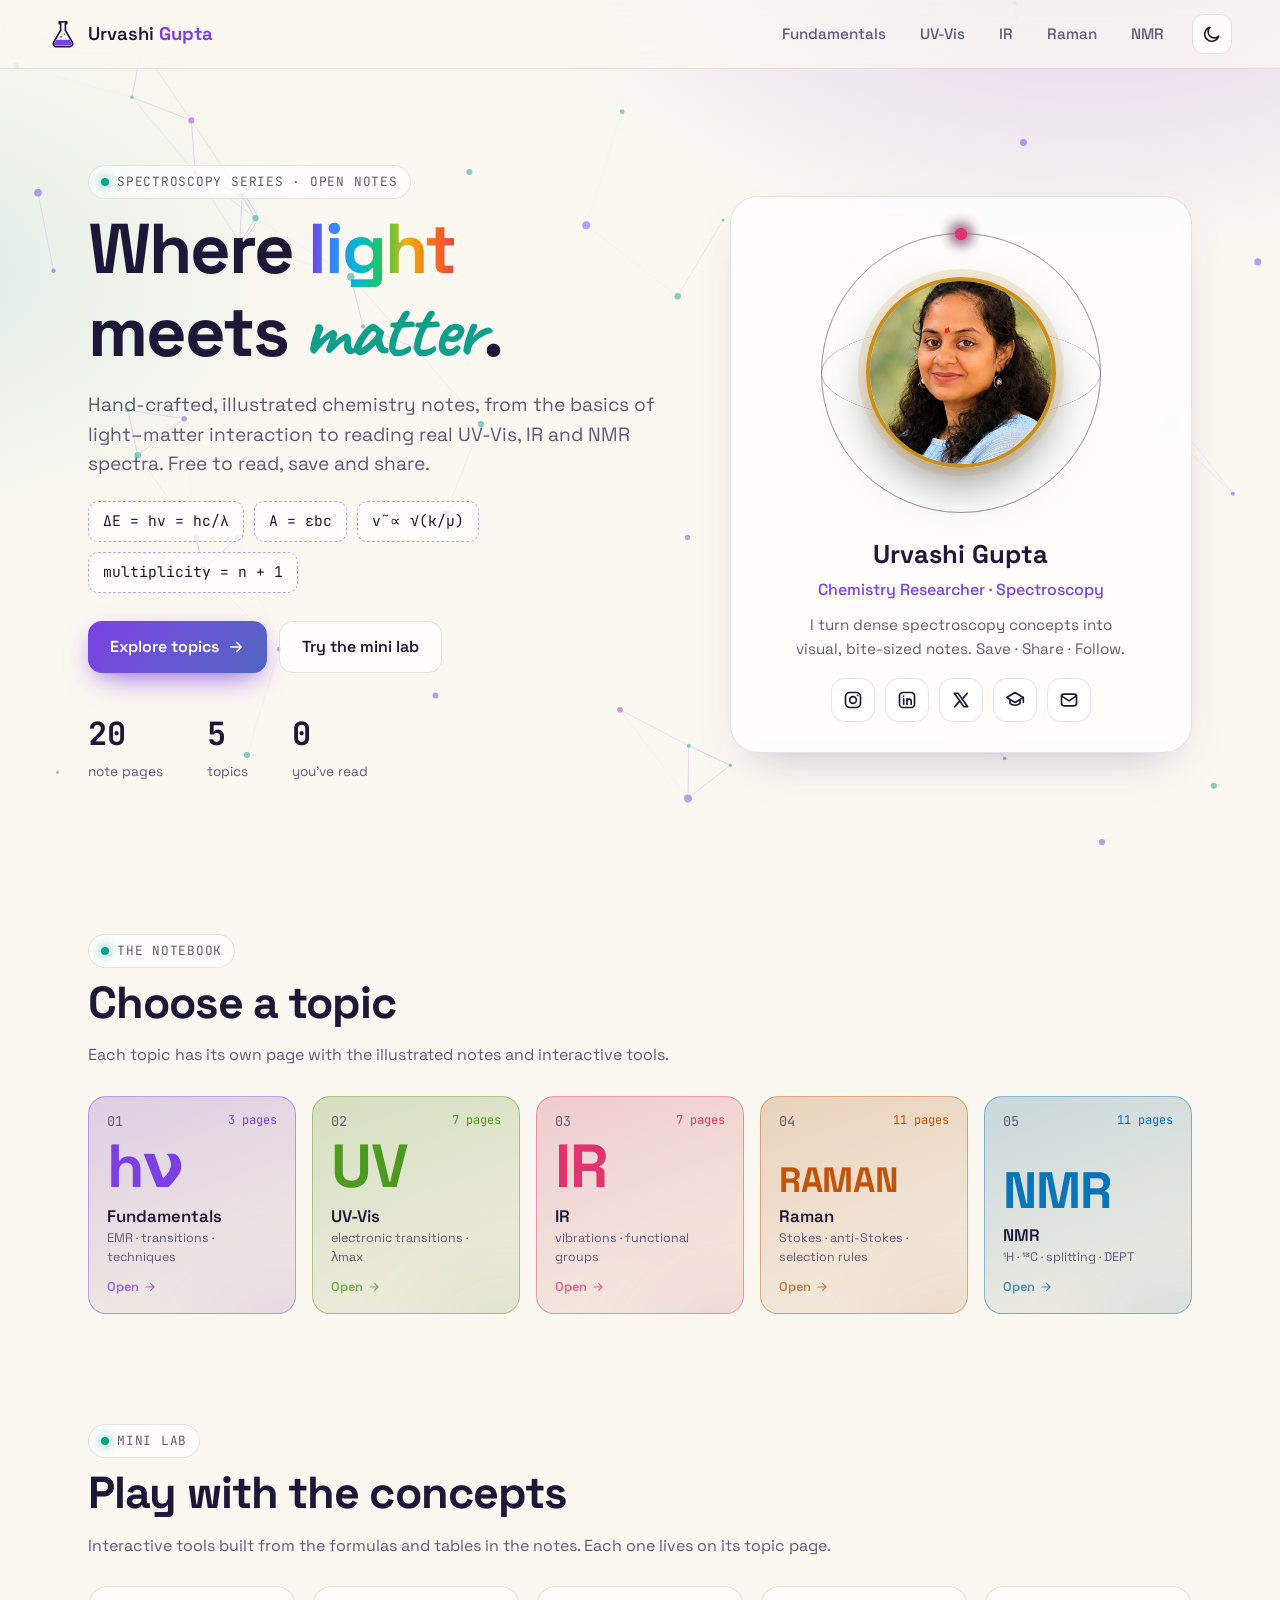
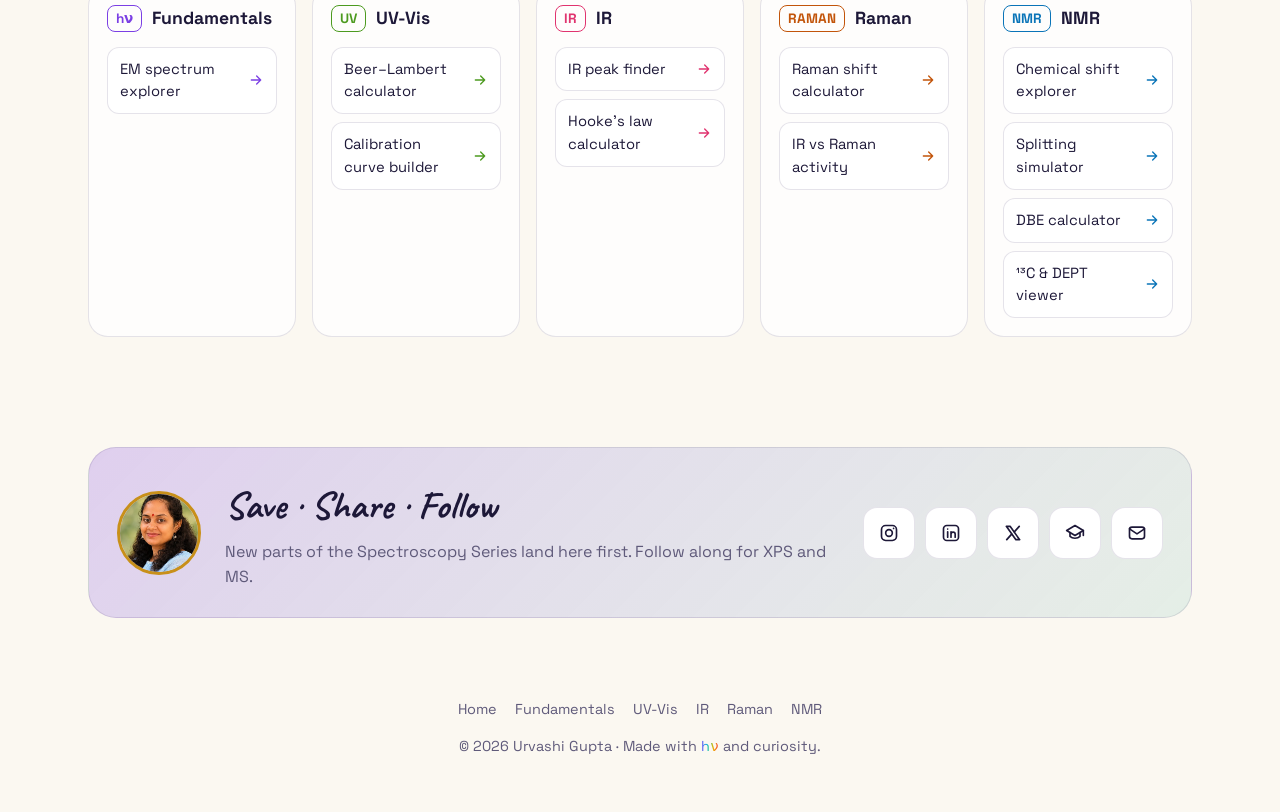
==== commit a381264e: "Split site into topic pages; add NMR, Raman, new tools and quizzes - Separate pages for Fundamentals" ====
--- a/index.html
+++ b/index.html
@@ -4,31 +4,16 @@
   <meta charset="utf-8" />
   <meta name="viewport" content="width=device-width, initial-scale=1" />
   <title>Urvashi Gupta · Chemistry Notes</title>
-  <meta name="description" content="Free, beautifully illustrated chemistry notes on spectroscopy — fundamentals, UV-Vis and IR." />
+  <meta name="description" content="Free, beautifully illustrated chemistry notes on spectroscopy: fundamentals, UV-Vis, IR, Raman and NMR, with interactive tools and quizzes." />
   <link rel="icon" href="data:image/svg+xml,<svg xmlns='http://www.w3.org/2000/svg' viewBox='0 0 64 64'><path d='M24 6h16v4h-3v14l15 26a6 6 0 0 1-5 9H17a6 6 0 0 1-5-9l15-26V10h-3z' fill='%239b5de5'/><path d='M18 44h28l5 8a3 3 0 0 1-3 4H16a3 3 0 0 1-3-4z' fill='%2300f5d4'/></svg>" />
   <link rel="preconnect" href="https://fonts.googleapis.com" />
   <link rel="preconnect" href="https://fonts.gstatic.com" crossorigin />
   <link href="https://fonts.googleapis.com/css2?family=Caveat:wght@600;700&family=JetBrains+Mono:wght@400;600&family=Space+Grotesk:wght@400;500;600;700&display=swap" rel="stylesheet" />
   <link rel="stylesheet" href="styles.css" />
 </head>
-<body>
+<body data-page="home" data-base="">
   <canvas id="molecules" aria-hidden="true"></canvas>
-
-  <header class="nav">
-    <a href="#top" class="brand">
-      <svg viewBox="0 0 64 64" class="brand-flask" aria-hidden="true"><path d="M24 6h16v4h-3v14l15 26a6 6 0 0 1-5 9H17a6 6 0 0 1-5-9l15-26V10h-3z" fill="none" stroke="currentColor" stroke-width="3.5" stroke-linejoin="round"/><path d="M18 44h28l5 8a3 3 0 0 1-3 4H16a3 3 0 0 1-3-4z" class="liquid"/><circle cx="28" cy="38" r="2.4" class="bubble b1"/><circle cx="35" cy="32" r="1.8" class="bubble b2"/></svg>
-      <span>Urvashi <b>Gupta</b></span>
-    </a>
-    <nav class="nav-links">
-      <a href="#notes">Notes</a>
-      <a href="#lab">Mini Lab</a>
-      <a href="#connect">Connect</a>
-      <button id="themeToggle" class="icon-btn" aria-label="Toggle light/dark theme" title="Toggle theme">
-        <svg viewBox="0 0 24 24" class="i-sun"><circle cx="12" cy="12" r="4.5"/><path d="M12 2v2M12 20v2M4.9 4.9l1.4 1.4M17.7 17.7l1.4 1.4M2 12h2M20 12h2M4.9 19.1l1.4-1.4M17.7 6.3l1.4-1.4"/></svg>
-        <svg viewBox="0 0 24 24" class="i-moon"><path d="M20 14.5A8.5 8.5 0 1 1 9.5 4a7 7 0 0 0 10.5 10.5z"/></svg>
-      </button>
-    </nav>
-  </header>
+  <header class="nav" id="nav"></header>
 
   <main id="top">
     <!-- HERO -->
@@ -36,20 +21,21 @@
       <div class="hero-text reveal">
         <p class="eyebrow"><span class="dot"></span> Spectroscopy Series · open notes</p>
         <h1>Where <span class="spectrum-text">light</span> meets <span class="hand">matter</span>.</h1>
-        <p class="lead">Hand-crafted, illustrated chemistry notes, from the basics of light–matter interaction to reading real UV-Vis and IR spectra. Free to read, save and share.</p>
+        <p class="lead">Hand-crafted, illustrated chemistry notes, from the basics of light–matter interaction to reading real UV-Vis, IR and NMR spectra. Free to read, save and share.</p>
         <div class="formula-row">
           <code class="formula">ΔE = hν = hc/λ</code>
           <code class="formula">A = εbc</code>
           <code class="formula">ν̃ ∝ √(k/μ)</code>
+          <code class="formula">multiplicity = n + 1</code>
         </div>
         <div class="cta">
-          <a href="#notes" class="btn primary">Explore notes
+          <a href="#topics" class="btn primary">Explore topics
             <svg viewBox="0 0 24 24"><path d="M5 12h14M13 6l6 6-6 6"/></svg></a>
-          <a href="#lab" class="btn ghost">Try the mini lab</a>
+          <a href="#tools" class="btn ghost">Try the mini lab</a>
         </div>
         <div class="stats">
-          <div><b data-count="17">0</b><span>note pages</span></div>
-          <div><b data-count="3">0</b><span>topics</span></div>
+          <div><b data-count="0" id="statNotes">0</b><span>note pages</span></div>
+          <div><b data-count="0" id="statTopics">0</b><span>topics</span></div>
           <div><b id="readCount">0</b><span>you've read</span></div>
         </div>
       </div>
@@ -68,168 +54,39 @@
       </div>
     </section>
 
-    <!-- TOPIC ELEMENTS -->
-    <section class="elements reveal" aria-label="Topics">
-      <button class="element" data-filter="fundamentals" style="--c: var(--c-fund)">
-        <span class="z">01</span><span class="mass">3 pages</span>
-        <span class="sym">Fd</span>
-        <span class="el-name">Fundamentals</span>
-        <span class="el-sub">EMR · transitions · techniques</span>
-      </button>
-      <button class="element" data-filter="uv" style="--c: var(--c-uv)">
-        <span class="z">02</span><span class="mass">7 pages</span>
-        <span class="sym">Uv</span>
-        <span class="el-name">UV-Vis</span>
-        <span class="el-sub">electronic transitions · λmax</span>
-      </button>
-      <button class="element" data-filter="ir" style="--c: var(--c-ir)">
-        <span class="z">03</span><span class="mass">7 pages</span>
-        <span class="sym">Ir</span>
-        <span class="el-name">Infrared</span>
-        <span class="el-sub">vibrations · functional groups</span>
-      </button>
-      <div class="element soon" aria-disabled="true">
-        <span class="z">04</span><span class="mass">soon</span>
-        <span class="sym">Nm</span>
-        <span class="el-name">NMR &amp; more</span>
-        <span class="el-sub">coming in the series</span>
+    <!-- TOPICS -->
+    <section id="topics" class="section">
+      <div class="section-head reveal">
+        <p class="eyebrow"><span class="dot"></span> The notebook</p>
+        <h2>Choose a topic</h2>
+        <p class="muted">Each topic has its own page with the illustrated notes and interactive tools.</p>
       </div>
+      <div class="elements reveal" id="elements" aria-label="Topics"></div>
     </section>
 
-    <!-- NOTES -->
-    <section id="notes" class="section">
-      <div class="section-head reveal">
-        <p class="eyebrow"><span class="dot"></span> The notebook</p>
-        <h2>Spectroscopy notes</h2>
-        <p class="muted">Tap any page to open it full-screen. Zoom, flip through with ← →, and download.</p>
-      </div>
-
-      <div class="toolbar reveal">
-        <div class="tabs" role="tablist">
-          <button class="tab active" data-filter="all" role="tab">All <i>17</i></button>
-          <button class="tab" data-filter="fundamentals" role="tab">Fundamentals <i>3</i></button>
-          <button class="tab" data-filter="uv" role="tab">UV-Vis <i>7</i></button>
-          <button class="tab" data-filter="ir" role="tab">IR <i>7</i></button>
-        </div>
-        <label class="search">
-          <svg viewBox="0 0 24 24"><circle cx="11" cy="11" r="7"/><path d="m20 20-3.5-3.5"/></svg>
-          <input id="search" type="search" placeholder="Search: Beer-Lambert, baseline, λmax…" />
-        </label>
-      </div>
-
-      <div id="groups"></div>
-      <p id="empty" class="empty" hidden>No pages match that search. Try “ATR” or “chromophore”.</p>
-    </section>
-
-    <!-- LAB -->
-    <section id="lab" class="section">
+    <!-- TOOLS -->
+    <section id="tools" class="section">
       <div class="section-head reveal">
         <p class="eyebrow"><span class="dot"></span> Mini lab</p>
         <h2>Play with the concepts</h2>
-        <p class="muted">Three small tools built from the formulas and tables in the notes.</p>
+        <p class="muted">Interactive tools built from the formulas and tables in the notes. Each one lives on its topic page.</p>
       </div>
-
-      <div class="lab-grid">
-        <!-- EM explorer -->
-        <article class="tool wide reveal">
-          <header><span class="tag">Fundamentals</span><h3>Electromagnetic spectrum explorer</h3></header>
-          <div class="em-bar" id="emBar">
-            <span>γ</span><span>X-ray</span><span>UV</span><span class="vis">Vis</span><span>IR</span><span>Micro</span><span>Radio</span>
-            <div class="em-marker" id="emMarker"></div>
-          </div>
-          <input type="range" id="emSlider" min="-12" max="1" step="0.01" value="-6.5" aria-label="Wavelength (log scale)" />
-          <div class="readouts">
-            <div><small>Wavelength λ</small><b id="emLambda">–</b></div>
-            <div><small>Frequency ν</small><b id="emFreq">–</b></div>
-            <div><small>Wavenumber ν̃</small><b id="emWn">–</b></div>
-            <div><small>Energy E = hν</small><b id="emE">–</b></div>
-            <div class="region-box"><small>Region · probes</small><b id="emRegion">–</b><span id="emProbe" class="muted"></span></div>
-            <div class="swatch-box"><small>Colour</small><span class="swatch" id="emSwatch"></span></div>
-          </div>
-          <div class="wave-wrap"><svg id="wave" viewBox="0 0 600 60" preserveAspectRatio="none"><path id="wavePath"/></svg></div>
-        </article>
-
-        <!-- Beer Lambert -->
-        <article class="tool reveal">
-          <header><span class="tag uv">UV-Vis</span><h3>Beer–Lambert calculator</h3></header>
-          <p class="big-formula">A = ε · b · c</p>
-          <div class="solve-for" role="radiogroup" aria-label="Solve for">
-            <span>Solve for</span>
-            <button data-solve="A" class="on">A</button><button data-solve="e">ε</button><button data-solve="b">b</button><button data-solve="c">c</button>
-          </div>
-          <div class="fields">
-            <label data-var="A">Absorbance A <input type="number" step="any" id="bl-A" value="0.65" /></label>
-            <label data-var="e">ε (L mol⁻¹ cm⁻¹) <input type="number" step="any" id="bl-e" value="13000" /></label>
-            <label data-var="b">Path length b (cm) <input type="number" step="any" id="bl-b" value="1" /></label>
-            <label data-var="c">Conc. c (mol L⁻¹) <input type="number" step="any" id="bl-c" value="0.00005" /></label>
-          </div>
-          <div class="cuvette-row">
-            <div class="cuvette"><div class="liquid" id="cuvLiquid"></div></div>
-            <div class="beam">
-              <div class="beam-in">I₀</div>
-              <div class="beam-out" id="beamOut">I</div>
-            </div>
-            <div class="bl-result">
-              <div id="blResult" class="result">–</div>
-              <div id="blT" class="muted"></div>
-              <div id="blWarn" class="warn"></div>
-            </div>
-          </div>
-        </article>
-
-        <!-- IR finder -->
-        <article class="tool reveal">
-          <header><span class="tag ir">IR</span><h3>IR peak finder</h3></header>
-          <p class="muted small">Slide to a wavenumber (or type one) to see which functional groups absorb there.</p>
-          <div class="ir-input">
-            <input type="range" id="irSlider" min="400" max="4000" step="5" value="1715" aria-label="Wavenumber" />
-            <label><input type="number" id="irNum" min="400" max="4000" value="1715" /> cm⁻¹</label>
-          </div>
-          <svg id="irSpec" viewBox="0 0 400 110" class="ir-spec" preserveAspectRatio="none"></svg>
-          <ul id="irMatches" class="ir-matches"></ul>
-        </article>
-      </div>
+      <div class="tool-index reveal" id="toolIndex"></div>
     </section>
 
-    <!-- CONNECT -->
-    <section id="connect" class="section connect reveal">
+    <section class="section connect reveal">
       <div class="connect-card">
         <img src="img/profile.jpg" alt="" class="mini-avatar" />
         <div>
           <h2>Save · Share · Follow</h2>
-          <p class="muted">New parts of the Spectroscopy Series land here first. Follow along for NMR, Raman, XPS and MS.</p>
+          <p class="muted">New parts of the Spectroscopy Series land here first. Follow along for XPS and MS.</p>
         </div>
-        <div class="socials big" id="socials2"></div>
+        <div class="socials big"></div>
       </div>
     </section>
   </main>
 
-  <footer class="footer">
-    <p>© <span id="year"></span> Urvashi Gupta · Made with <span class="spectrum-text">hν</span> and curiosity.</p>
-  </footer>
-
-  <!-- LIGHTBOX -->
-  <div class="lightbox" id="lightbox" hidden role="dialog" aria-modal="true" aria-label="Note viewer">
-    <div class="lb-top">
-      <div class="lb-title"><span class="tag" id="lbTag"></span><b id="lbTitle"></b><span class="muted" id="lbCount"></span></div>
-      <div class="lb-actions">
-        <button class="icon-btn" id="lbZoomOut" title="Zoom out" aria-label="Zoom out"><svg viewBox="0 0 24 24"><circle cx="11" cy="11" r="7"/><path d="M8 11h6M20 20l-3.5-3.5"/></svg></button>
-        <button class="icon-btn" id="lbZoomIn" title="Zoom in" aria-label="Zoom in"><svg viewBox="0 0 24 24"><circle cx="11" cy="11" r="7"/><path d="M8 11h6M11 8v6M20 20l-3.5-3.5"/></svg></button>
-        <a class="icon-btn" id="lbDownload" title="Download" aria-label="Download" download><svg viewBox="0 0 24 24"><path d="M12 4v11M7 10l5 5 5-5M5 20h14"/></svg></a>
-        <button class="icon-btn" id="lbShare" title="Copy link" aria-label="Copy link"><svg viewBox="0 0 24 24"><path d="M10 14a5 5 0 0 0 7 0l3-3a5 5 0 0 0-7-7l-1 1M14 10a5 5 0 0 0-7 0l-3 3a5 5 0 0 0 7 7l1-1"/></svg></button>
-        <button class="icon-btn" id="lbClose" title="Close (Esc)" aria-label="Close"><svg viewBox="0 0 24 24"><path d="M6 6l12 12M18 6 6 18"/></svg></button>
-      </div>
-    </div>
-    <div class="lb-stage" id="lbStage">
-      <button class="lb-nav prev" id="lbPrev" aria-label="Previous page"><svg viewBox="0 0 24 24"><path d="M15 6l-6 6 6 6"/></svg></button>
-      <div class="lb-img-wrap" id="lbWrap"><img id="lbImg" alt="" draggable="false" /></div>
-      <button class="lb-nav next" id="lbNext" aria-label="Next page"><svg viewBox="0 0 24 24"><path d="M9 6l6 6-6 6"/></svg></button>
-    </div>
-    <div class="lb-strip" id="lbStrip"></div>
-  </div>
-
-  <div class="toast" id="toast"></div>
-
+  <footer class="footer" id="footer"></footer>
   <script src="app.js"></script>
 </body>
 </html>
--- a/styles.css
+++ b/styles.css
@@ -13,6 +13,8 @@
   --c-fund: #b388ff;
   --c-uv: #c4f36b;
   --c-ir: #ff6b9a;
+  --c-nmr: #5cc8ff;
+  --c-raman: #ffa94d;
   --shadow: 0 20px 60px -20px rgba(0, 0, 0, 0.6);
   --radius: 20px;
   --mol-line: 180, 160, 255;
@@ -34,6 +36,8 @@
   --c-fund: #7b3fe4;
   --c-uv: #4c9a1f;
   --c-ir: #e0336f;
+  --c-nmr: #0a74b8;
+  --c-raman: #c2540a;
   --shadow: 0 20px 50px -24px rgba(60, 40, 120, 0.35);
   --mol-line: 123, 63, 228;
   --mol-dot: 15, 159, 139;
@@ -190,7 +194,7 @@
 
 /* ============ Element tiles ============ */
 .elements {
-  display: grid; grid-template-columns: repeat(4, 1fr); gap: 16px;
+  display: grid; grid-template-columns: repeat(5, 1fr); gap: 16px;
   max-width: 1200px; margin: 10px auto 0; padding: 0 clamp(16px, 4vw, 48px);
 }
 .element {
@@ -268,6 +272,8 @@
 .tag { font-family: "JetBrains Mono", monospace; font-size: .72rem; text-transform: uppercase; letter-spacing: .06em; padding: 4px 10px; border-radius: 999px; background: color-mix(in srgb, var(--c-fund) 18%, transparent); color: var(--c-fund); }
 .tag.uv { background: color-mix(in srgb, var(--c-uv) 18%, transparent); color: var(--c-uv); }
 .tag.ir { background: color-mix(in srgb, var(--c-ir) 18%, transparent); color: var(--c-ir); }
+.tag.raman { background: color-mix(in srgb, var(--c-raman) 18%, transparent); color: var(--c-raman); }
+.tag.nmr { background: color-mix(in srgb, var(--c-nmr) 18%, transparent); color: var(--c-nmr); }
 
 .em-bar { position: relative; display: grid; grid-template-columns: repeat(7, 1fr); border-radius: 14px; overflow: hidden; font-size: .8rem; font-weight: 600; text-align: center; border: 1px solid var(--border); }
 .em-bar span { padding: 12px 2px; background: var(--surface-2); border-right: 1px solid var(--border); white-space: nowrap; overflow: hidden; text-overflow: ellipsis; }
@@ -323,6 +329,181 @@
 .ir-matches li.none { grid-template-columns: 1fr; color: var(--muted); }
 .ir-matches li.artifact b { color: var(--gold); }
 @keyframes pop { from { opacity: 0; transform: translateY(6px) } }
+
+/* ============ Lab sections ============ */
+.lab-tabs { display: inline-flex; margin-bottom: 30px; }
+.lab-block { margin-bottom: 44px; }
+.lab-block[hidden] { display: none; }
+.lab-sub { display: flex; align-items: center; gap: 12px; margin-bottom: 16px; }
+.lab-sub h3 { margin: 0; font-size: 1.35rem; }
+.lab-sub .sym-chip { font-weight: 700; font-size: 1rem; padding: 3px 10px; border-radius: 10px; color: var(--c); border: 1.5px solid var(--c); }
+.lab-sub .line { flex: 1; height: 1px; background: linear-gradient(90deg, var(--c), transparent); opacity: .5; }
+.big-formula.ir { background: color-mix(in srgb, var(--c-ir) 10%, transparent); border-color: color-mix(in srgb, var(--c-ir) 50%, transparent); font-size: 1.3rem; }
+.big-formula.nmr { background: color-mix(in srgb, var(--c-nmr) 10%, transparent); border-color: color-mix(in srgb, var(--c-nmr) 50%, transparent); font-size: 1.2rem; }
+
+.plot { width: 100%; height: 170px; display: block; border-radius: 12px; background: var(--surface-2); border: 1px solid var(--border); margin: 12px 0; }
+.plot .ax, .shift-ruler .ax, .dept-plot .ax { stroke: var(--muted); stroke-width: 1; opacity: .6; }
+.plot .axis-t, .shift-ruler .axis-t, .dept-plot .axis-t, .dept-plot .lane-t { fill: var(--muted); stroke: none; font-size: 9px; font-family: "JetBrains Mono", monospace; }
+.plot .fit { stroke: var(--c-uv); stroke-width: 2; }
+.plot .pt { fill: var(--c-uv); stroke: var(--bg); stroke-width: 1.5; }
+.plot .unk { fill: var(--c-ir); stroke: var(--bg); stroke-width: 1.5; }
+.plot .guide { stroke: var(--c-ir); stroke-dasharray: 4 3; stroke-width: 1.3; fill: none; }
+.plot .trace.nmr { stroke: var(--c-nmr); stroke-width: 2; fill: none; }
+.plot .jbar { stroke: var(--gold); stroke-width: 1.4; fill: none; }
+
+.cal-table { display: flex; flex-direction: column; gap: 6px; }
+.cal-head, .cal-row { display: grid; grid-template-columns: 1fr 1fr 34px; gap: 8px; align-items: center; }
+.cal-head span { font-size: .74rem; color: var(--muted); font-family: "JetBrains Mono", monospace; }
+#calRows { display: flex; flex-direction: column; gap: 6px; max-height: 300px; overflow: auto; }
+.cal-row input, .formula-input input, .fields select, .readouts select {
+  font: inherit; font-family: "JetBrains Mono", monospace; color: var(--text); background: var(--surface-2);
+  border: 1px solid var(--border); border-radius: 10px; padding: 7px 10px; outline: none; width: 100%; min-width: 0;
+}
+.readouts select { width: auto; padding: 1px 4px; font-size: .74rem; }
+.fields select option, .readouts select option { background: var(--bg-2); color: var(--text); }
+.cal-row input:focus, .formula-input input:focus, .fields select:focus { border-color: var(--accent); }
+.x-btn { width: 34px; height: 34px; border-radius: 10px; border: 1px solid var(--border); background: var(--surface-2); font-size: 1.1rem; line-height: 1; color: var(--muted); }
+.x-btn:hover { color: var(--c-ir); border-color: var(--c-ir); }
+.mini-btn { align-self: flex-start; margin-top: 2px; padding: 6px 12px; border-radius: 10px; border: 1px dashed var(--border); background: transparent; color: var(--muted); font-size: .85rem; }
+.mini-btn:hover { color: var(--text); border-color: var(--accent); }
+.fields.one { grid-template-columns: 1fr; }
+
+.out-row { display: grid; grid-template-columns: repeat(3, 1fr); gap: 8px; margin-top: 12px; }
+.out-row > div { padding: 10px 12px; border-radius: 12px; background: var(--surface-2); border: 1px solid var(--border); min-width: 0; }
+.out-row small { display: block; color: var(--muted); font-size: .72rem; margin-bottom: 2px; }
+.out-row b { font-family: "JetBrains Mono", monospace; font-size: .88rem; word-break: break-word; }
+.out-row b.hi { color: var(--c); font-size: 1rem; }
+
+.presets { display: flex; flex-wrap: wrap; gap: 6px; margin-bottom: 14px; }
+.pill { padding: 5px 11px; border-radius: 999px; border: 1px solid var(--border); background: var(--surface-2); font-size: .8rem; font-family: "JetBrains Mono", monospace; transition: all .15s; }
+.pill:hover { border-color: var(--c); }
+.pill.on { background: var(--c); border-color: transparent; color: #0b0f1e; font-weight: 600; }
+:root[data-theme="light"] .pill.on { color: #fff; }
+
+.slider-label { display: block; font-size: .85rem; color: var(--muted); margin-top: 14px; }
+.slider-label b { color: var(--text); font-family: "JetBrains Mono", monospace; }
+.slider-label input[type="range"] { margin: 10px 0 4px; }
+input[type="range"].r-ir { background: linear-gradient(90deg, var(--accent-2), var(--accent), var(--c-ir)); }
+input[type="range"].r-nmr { background: linear-gradient(90deg, color-mix(in srgb, var(--c-nmr) 30%, transparent), var(--c-nmr)); }
+input[type="range"].flip { direction: rtl; background: linear-gradient(90deg, var(--c-ir), var(--gold), var(--c-nmr)); }
+
+.spring-wrap { margin-top: 10px; height: 64px; border-radius: 12px; background: var(--surface-2); border: 1px solid var(--border); overflow: hidden; }
+#spring { width: 100%; height: 100%; }
+#spring .coil { stroke: var(--muted); stroke-width: 1.8; fill: none; }
+#spring .atom { stroke: none; }
+#spring .a1 { fill: var(--c-ir); } #spring .a2 { fill: var(--accent); }
+#spring text { fill: #fff; stroke: none; font-size: 11px; font-weight: 700; font-family: "JetBrains Mono", monospace; }
+
+.seg { display: inline-flex; margin-left: auto; padding: 3px; border-radius: 12px; border: 1px solid var(--border); background: var(--surface-2); }
+.seg button { border: 0; background: transparent; padding: 5px 14px; border-radius: 9px; font-weight: 600; color: var(--muted); }
+.seg button.on { background: var(--c-nmr); color: #06202e; }
+:root[data-theme="light"] .seg button.on { color: #fff; }
+.shift-ruler { width: 100%; height: 140px; display: block; border-radius: 12px; background: var(--surface-2); border: 1px solid var(--border); margin-top: 6px; cursor: crosshair; }
+.shift-ruler .sr rect { fill: var(--sc); opacity: .28; transition: opacity .2s; }
+.shift-ruler .sr.on rect { opacity: .85; }
+.shift-ruler .sr text { fill: var(--text); stroke: none; font-size: 10px; font-family: "Space Grotesk", sans-serif; font-weight: 600; pointer-events: none; }
+.shift-ruler .tick { stroke: var(--muted); }
+.shift-ruler .cursor { stroke: var(--text); stroke-width: 2; }
+.shift-ruler .dir { font-size: 8px; opacity: .8; }
+.readouts.three { grid-template-columns: repeat(3, 1fr); margin-bottom: 12px; }
+.ir-matches.nmr-matches li b { color: var(--c-nmr); }
+.ir-matches.nmr-matches li { grid-template-columns: 190px 1fr auto; }
+
+.pascal { margin-top: 14px; display: flex; flex-direction: column; align-items: center; gap: 3px; font-family: "JetBrains Mono", monospace; font-size: .75rem; }
+.pascal .prow { display: flex; gap: 4px; align-items: center; opacity: .4; transition: opacity .2s; position: relative; }
+.pascal .prow em { position: absolute; right: calc(100% + 8px); font-style: normal; color: var(--muted); white-space: nowrap; }
+.pascal .prow span { min-width: 24px; padding: 2px 4px; text-align: center; border-radius: 6px; border: 1px solid var(--border); background: var(--surface-2); }
+.pascal .prow.on { opacity: 1; }
+.pascal .prow.on span { background: var(--c-nmr); color: #06202e; border-color: transparent; font-weight: 600; }
+:root[data-theme="light"] .pascal .prow.on span { color: #fff; }
+.pascal::after { content: attr(data-ex); font-family: "Space Grotesk", sans-serif; font-size: .82rem; color: var(--muted); margin-top: 8px; text-align: center; }
+
+.formula-input { display: flex; flex-direction: column; gap: 4px; font-size: .78rem; color: var(--muted); margin-bottom: 10px; }
+.formula-input input { font-size: 1.15rem; padding: 10px 12px; letter-spacing: .04em; }
+.dbe-work { display: flex; flex-wrap: wrap; gap: 6px; margin-bottom: 12px; font-family: "JetBrains Mono", monospace; font-size: .78rem; }
+.dbe-work span { padding: 3px 8px; border-radius: 8px; background: var(--surface-2); border: 1px solid var(--border); }
+.dbe-work span.ign { color: var(--muted); border-style: dashed; }
+.dbe-work code { flex-basis: 100%; color: var(--muted); margin-top: 2px; }
+.dbe-result { display: flex; gap: 16px; align-items: center; padding: 14px; border-radius: 16px; background: color-mix(in srgb, var(--c-nmr) 10%, transparent); border: 1px solid color-mix(in srgb, var(--c-nmr) 40%, transparent); }
+.dbe-result > span { font-family: "JetBrains Mono", monospace; font-size: 2.6rem; font-weight: 700; color: var(--c-nmr); min-width: 56px; text-align: center; line-height: 1; }
+.dbe-result p { margin: 4px 0 0; }
+
+.dept-wrap { display: grid; grid-template-columns: 1fr 240px; gap: 16px; align-items: start; }
+.dept-plot { width: 100%; height: 330px; display: block; border-radius: 12px; background: var(--surface-2); border: 1px solid var(--border); }
+.dept-plot .lane-t { font-size: 11px; fill: var(--text); font-family: "Space Grotesk", sans-serif; font-weight: 600; }
+.dept-plot .stick { stroke-width: 3; transition: opacity .15s; }
+.dept-plot .stick.dim { opacity: .18; }
+.dept-plot .hit { fill: transparent; stroke: none; cursor: pointer; }
+.t-CH3 { stroke: var(--c-nmr); --tc: var(--c-nmr); }
+.t-CH2 { stroke: var(--c-ir); --tc: var(--c-ir); }
+.t-CH { stroke: var(--c-uv); --tc: var(--c-uv); }
+.t-C { stroke: var(--gold); --tc: var(--gold); }
+.dept-info { padding: 14px; border-radius: 14px; background: var(--surface-2); border: 1px solid var(--border); min-height: 132px; font-size: .9rem; }
+.dept-info p { margin: 6px 0 0; }
+.tchip { display: inline-block; font-size: .72rem; padding: 2px 8px; border-radius: 999px; color: var(--tc); background: color-mix(in srgb, var(--tc) 16%, transparent); font-family: "JetBrains Mono", monospace; }
+.dept-table { width: 100%; margin-top: 12px; border-collapse: collapse; font-family: "JetBrains Mono", monospace; font-size: .76rem; text-align: center; }
+.dept-table th, .dept-table td { padding: 6px 4px; border-bottom: 1px solid var(--border); }
+.dept-table th:nth-child(2) { color: var(--c-uv); } .dept-table th:nth-child(3) { color: var(--c-ir); }
+.dept-table th:nth-child(4) { color: var(--c-nmr); } .dept-table th:nth-child(5) { color: var(--gold); }
+.dept-table td:first-child { text-align: left; color: var(--muted); }
+.dept-table .x { color: var(--muted); opacity: .6; } .dept-table .neg { color: var(--c-ir); font-weight: 700; }
+
+/* ============ Quiz ============ */
+.quiz-sets { display: grid; grid-template-columns: repeat(auto-fit, minmax(220px, 1fr)); gap: 12px; margin-bottom: 18px; }
+.qset { --c: var(--accent); display: flex; flex-direction: column; align-items: flex-start; gap: 6px; text-align: left; padding: 16px 18px; border-radius: 18px; background: var(--surface); border: 1.5px solid var(--border); transition: all .2s; }
+.qset b { font-size: 1.05rem; }
+.qset:hover { border-color: color-mix(in srgb, var(--c) 60%, transparent); transform: translateY(-2px); }
+.qset.on { border-color: var(--c); background: color-mix(in srgb, var(--c) 10%, var(--surface)); box-shadow: 0 14px 30px -18px var(--c); }
+.quiz-card { --c: var(--accent); padding: clamp(18px, 3vw, 30px); border-radius: 26px; background: var(--surface); border: 1px solid var(--border); box-shadow: var(--shadow); backdrop-filter: blur(10px); scroll-margin-top: 90px; }
+.quiz-top { display: flex; justify-content: space-between; gap: 16px; align-items: center; }
+.quiz-top h3 { margin: 8px 0 2px; font-size: 1.5rem; }
+.quiz-top p { margin: 0; }
+.quiz-score { display: flex; flex-direction: column; align-items: center; gap: 4px; flex: none; }
+.ring { --p: 0; width: 76px; height: 76px; border-radius: 50%; display: grid; place-items: center; background: conic-gradient(var(--c) calc(var(--p) * 1%), var(--surface-2) 0); transition: background .4s; }
+.ring span { width: 60px; height: 60px; border-radius: 50%; display: grid; place-items: center; background: var(--bg-2); font-family: "JetBrains Mono", monospace; font-weight: 700; font-size: .95rem; }
+.progress { height: 6px; border-radius: 999px; background: var(--surface-2); margin: 18px 0 8px; overflow: hidden; }
+.progress span { display: block; height: 100%; width: 0; background: var(--c); border-radius: inherit; transition: width .3s; }
+.quiz-qs { list-style: none; margin: 0; padding: 0; display: flex; flex-direction: column; gap: 14px; }
+.qq { padding: 16px; border-radius: 18px; border: 1px solid var(--border); background: color-mix(in srgb, var(--surface-2) 60%, transparent); transition: border-color .2s; }
+.qq.ok { border-color: color-mix(in srgb, var(--c-uv) 60%, transparent); }
+.qq.bad { border-color: color-mix(in srgb, var(--c-ir) 60%, transparent); }
+.qtext { margin: 0 0 12px; font-weight: 600; display: flex; gap: 10px; align-items: baseline; }
+.qn { flex: none; width: 28px; height: 28px; border-radius: 50%; display: inline-grid; place-items: center; font-family: "JetBrains Mono", monospace; font-size: .8rem; background: color-mix(in srgb, var(--c) 18%, transparent); color: var(--c); }
+.opts { display: grid; grid-template-columns: 1fr 1fr; gap: 8px; }
+.opt { display: flex; gap: 10px; align-items: center; text-align: left; padding: 10px 12px; border-radius: 12px; border: 1px solid var(--border); background: var(--surface-2); transition: all .15s; }
+.opt:not(:disabled):hover { border-color: var(--c); transform: translateY(-1px); }
+.opt:disabled { cursor: default; }
+.opt .ol { flex: none; width: 24px; height: 24px; border-radius: 7px; display: grid; place-items: center; font-family: "JetBrains Mono", monospace; font-size: .75rem; font-weight: 700; background: var(--surface); border: 1px solid var(--border); }
+.opt.right { border-color: var(--c-uv); background: color-mix(in srgb, var(--c-uv) 16%, transparent); }
+.opt.right .ol { background: var(--c-uv); color: #14200a; border-color: transparent; }
+.opt.wrong { border-color: var(--c-ir); background: color-mix(in srgb, var(--c-ir) 14%, transparent); }
+.opt.wrong .ol { background: var(--c-ir); color: #fff; border-color: transparent; }
+.qq.ok .opt:disabled:not(.right), .qq.bad .opt:disabled:not(.right):not(.wrong) { opacity: .55; }
+.explain { margin: 12px 0 0; padding: 10px 12px; border-radius: 12px; font-size: .9rem; background: var(--surface); border-left: 3px solid var(--c); animation: pop .3s; }
+.qq.ok .explain b { color: var(--c-uv); } .qq.bad .explain b { color: var(--c-ir); }
+.quiz-foot { display: flex; justify-content: space-between; align-items: center; gap: 14px; flex-wrap: wrap; margin-top: 20px; }
+.quiz-msg { margin: 0; font-weight: 600; }
+.quiz-actions { display: flex; gap: 10px; flex-wrap: wrap; }
+.quiz-actions .btn { padding: 10px 18px; border: 0; }
+.quiz-actions .btn.ghost { border: 1px solid var(--border); }
+
+@media (max-width: 960px) {
+  .dept-wrap { grid-template-columns: 1fr; }
+  .ir-matches.nmr-matches li { grid-template-columns: 150px 1fr auto; }
+}
+@media (max-width: 600px) {
+  .lab-tabs { display: flex; }
+  .out-row { grid-template-columns: 1fr 1fr; }
+  .readouts.three { grid-template-columns: 1fr; }
+  .opts { grid-template-columns: 1fr; }
+  .quiz-top { align-items: flex-start; }
+  .ir-matches.nmr-matches li { grid-template-columns: 1fr; }
+  .ir-matches.nmr-matches li em { grid-column: 1; }
+  .pascal .prow em { display: none; }
+  .dept-plot { height: 280px; }
+  .elements { grid-template-columns: repeat(2, 1fr); }
+  .seg { margin-left: 0; }
+}
 
 /* ============ Connect ============ */
 .connect { padding-bottom: 40px; }
@@ -372,7 +553,7 @@
   .connect-card { grid-template-columns: 1fr; text-align: center; justify-items: center; }
 }
 @media (max-width: 600px) {
-  .nav-links a { display: none; }
+  .elements { grid-template-columns: repeat(2, 1fr); }
   .stats b { font-size: 1.6rem; }
   .readouts { grid-template-columns: repeat(2, 1fr); }
   .grid { grid-template-columns: repeat(2, 1fr); gap: 12px; }
@@ -391,3 +572,123 @@
   *, *::before, *::after { animation: none !important; transition: none !important; }
   .reveal { opacity: 1; transform: none; }
 }
+
+/* ============ Multi-page: nav, tiles, topic pages ============ */
+.nav { gap: 16px; }
+.nav-links { flex: 1; justify-content: flex-end; gap: clamp(4px, 1vw, 10px); }
+.nav-links a { --c: var(--accent); padding: 7px 12px; border-radius: 10px; font-size: .95rem; white-space: nowrap; transition: color .2s, background .2s; }
+.nav-links a:hover { background: var(--surface); }
+.nav-links a.active { color: var(--c); background: color-mix(in srgb, var(--c) 14%, transparent); font-weight: 600; }
+
+a.element { text-decoration: none; color: inherit; }
+.element .sym { white-space: nowrap; }
+.element[data-len="3"] .sym { font-size: clamp(2.2rem, 4.2vw, 3.2rem); }
+.element .el-go { display: inline-flex; align-items: center; gap: 4px; margin-top: 10px; font-size: .8rem; font-weight: 600; color: var(--c); opacity: .75; transition: opacity .2s, gap .2s; }
+.element .el-go svg { width: 14px; height: 14px; }
+.element:hover .el-go { opacity: 1; gap: 8px; }
+#topics .elements { padding: 0; margin: 0; }
+
+.crumb { display: flex; gap: 8px; align-items: center; flex-wrap: wrap; font-size: .85rem; color: var(--muted); margin-bottom: 14px; }
+.crumb a { color: var(--muted); text-decoration: none; }
+.crumb a:hover { color: var(--text); }
+.crumb span { opacity: .5; }
+
+.topic-hero {
+  --c: var(--accent);
+  display: grid; grid-template-columns: 1.5fr 1fr; gap: clamp(28px, 5vw, 64px); align-items: center;
+  max-width: 1200px; margin: 0 auto; padding: clamp(36px, 6vw, 80px) clamp(16px, 4vw, 48px) 10px;
+}
+.topic-hero h1 { font-size: clamp(2.2rem, 5.5vw, 4rem); }
+.topic-hero h1, .topic-hero .eyebrow .dot { color: var(--text); }
+.topic-hero .eyebrow .dot { background: var(--c); box-shadow: 0 0 12px var(--c); }
+.topic-hero .btn.primary { background: linear-gradient(135deg, var(--c), color-mix(in srgb, var(--c) 55%, var(--accent))); color: #0b0f1e; box-shadow: 0 10px 30px -12px var(--c); }
+:root[data-theme="light"] .topic-hero .btn.primary { color: #fff; }
+.topic-hero .formula { border-color: color-mix(in srgb, var(--c) 55%, transparent); }
+.th-card {
+  position: relative; overflow: hidden; padding: 28px; border-radius: 28px; aspect-ratio: 1 / 0.9;
+  display: flex; flex-direction: column; justify-content: space-between;
+  background: linear-gradient(160deg, color-mix(in srgb, var(--c) 22%, var(--bg-2)), var(--bg-2));
+  border: 1.5px solid color-mix(in srgb, var(--c) 50%, transparent); box-shadow: var(--shadow);
+}
+.th-card::after { content: ""; position: absolute; right: -20%; bottom: -30%; width: 260px; height: 260px; border-radius: 50%; background: var(--c); filter: blur(80px); opacity: .3; }
+.th-sym { font-size: clamp(4.5rem, 11vw, 8rem); font-weight: 700; line-height: 1; letter-spacing: -0.03em; color: var(--c); position: relative; z-index: 1; }
+.th-sym[data-len="3"] { font-size: clamp(3.6rem, 8.5vw, 6.4rem); }
+.th-stats { display: grid; grid-template-columns: repeat(3, 1fr); gap: 10px; position: relative; z-index: 1; }
+.th-stats div { padding: 12px; border-radius: 14px; background: color-mix(in srgb, var(--bg) 55%, transparent); border: 1px solid var(--border); }
+.th-stats b { display: block; font-family: "JetBrains Mono", monospace; font-size: 1.6rem; }
+.th-stats span { font-size: .78rem; color: var(--muted); }
+
+.tool-index { display: grid; grid-template-columns: repeat(4, 1fr); gap: 16px; }
+.tool-col { --c: var(--accent); padding: 18px; border-radius: 20px; background: var(--surface); border: 1px solid var(--border); display: flex; flex-direction: column; gap: 8px; }
+.tool-col h3 { margin: 0 0 6px; font-size: 1.1rem; display: flex; align-items: center; gap: 10px; }
+.tool-col .sym-chip { font-size: .85rem; font-weight: 700; padding: 2px 8px; border-radius: 8px; color: var(--c); border: 1.5px solid var(--c); }
+.tool-link { display: flex; justify-content: space-between; align-items: center; gap: 8px; padding: 10px 12px; border-radius: 12px; text-decoration: none; font-size: .92rem; background: var(--surface-2); border: 1px solid var(--border); transition: border-color .2s, transform .2s; }
+.tool-link svg { width: 16px; height: 16px; color: var(--c); flex: none; transition: transform .2s; }
+.tool-link:hover { border-color: var(--c); transform: translateX(2px); }
+.tool-link:hover svg { transform: translateX(3px); }
+
+.quiz-teaser { display: flex; justify-content: space-between; align-items: center; gap: 20px; flex-wrap: wrap; padding: clamp(22px, 4vw, 36px); border-radius: 28px; text-decoration: none; background: linear-gradient(135deg, color-mix(in srgb, var(--c-nmr) 18%, transparent), color-mix(in srgb, var(--accent) 16%, transparent)); border: 1px solid var(--border); transition: transform .2s, box-shadow .2s; }
+.quiz-teaser:hover { transform: translateY(-3px); box-shadow: var(--shadow); }
+.quiz-teaser h2 { margin: 0 0 6px; font-size: clamp(1.6rem, 3.4vw, 2.3rem); }
+.quiz-teaser p { margin: 0; }
+
+.page-head h1 { font-size: clamp(2.2rem, 5vw, 3.6rem); margin-bottom: 10px; }
+
+.pager-row { display: grid; grid-template-columns: 1fr 1fr; gap: 16px; }
+.pager { --c: var(--accent); display: flex; flex-direction: column; gap: 4px; padding: 20px 22px; border-radius: 20px; text-decoration: none; background: var(--surface); border: 1px solid var(--border); transition: border-color .2s, transform .2s; }
+.pager.next { text-align: right; }
+.pager small { color: var(--muted); }
+.pager b { font-size: 1.15rem; color: var(--c); }
+.pager:hover { border-color: var(--c); transform: translateY(-2px); }
+
+.foot-links { display: flex; justify-content: center; flex-wrap: wrap; gap: 6px 18px; margin-bottom: 10px; }
+.foot-links a { color: var(--muted); text-decoration: none; }
+.foot-links a:hover { color: var(--text); }
+
+@media (max-width: 960px) {
+  .topic-hero { grid-template-columns: 1fr; }
+  .th-card { aspect-ratio: auto; gap: 24px; }
+  .tool-index { grid-template-columns: 1fr 1fr; }
+}
+@media (max-width: 720px) {
+  .nav { flex-wrap: wrap; row-gap: 8px; }
+  .nav-links { order: 3; flex-basis: 100%; justify-content: flex-start; overflow-x: auto; scrollbar-width: none; margin: 0 -6px; }
+  .nav-links::-webkit-scrollbar { display: none; }
+  .nav-links a { padding: 6px 10px; font-size: .9rem; }
+}
+@media (max-width: 600px) {
+  .tool-index { grid-template-columns: 1fr; }
+  .pager-row { grid-template-columns: 1fr; }
+  .pager.next { text-align: left; }
+  .th-stats b { font-size: 1.3rem; }
+}
+
+/* ============ Raman ============ */
+.element[data-len="5"] .sym { font-size: clamp(1.6rem, 2.9vw, 2.2rem); letter-spacing: -0.01em; }
+.th-sym[data-len="5"] { font-size: clamp(2.8rem, 6.5vw, 4.6rem); }
+.tool-index { grid-template-columns: repeat(5, 1fr); }
+.big-formula.raman { background: color-mix(in srgb, var(--c-raman) 10%, transparent); border-color: color-mix(in srgb, var(--c-raman) 50%, transparent); font-size: 1.15rem; }
+input[type="range"].r-raman { background: linear-gradient(90deg, #3b82f6, var(--c-uv), var(--c-raman), #ef4444); }
+.plot .trace.raman { stroke: var(--c-raman); stroke-width: 2; fill: none; }
+.ram-grid { display: grid; grid-template-columns: 1fr 1fr; gap: 20px; align-items: start; }
+.ram-grid .plot { height: 210px; margin-top: 0; }
+.out-row.two { grid-template-columns: 1fr 1fr; }
+.act-note { margin: 0 0 12px; font-size: .92rem; }
+.act-list { list-style: none; margin: 0; padding: 0; display: grid; grid-template-columns: repeat(auto-fit, minmax(220px, 1fr)); gap: 10px; }
+.act-list li { padding: 14px; border-radius: 14px; background: var(--surface-2); border: 1px solid var(--border); animation: pop .3s; }
+.act-list p { margin: 8px 0 0; }
+.act-head { display: flex; justify-content: space-between; gap: 8px; align-items: baseline; }
+.act-head em { font-style: normal; font-family: "JetBrains Mono", monospace; font-size: .78rem; color: var(--muted); }
+.act-row { display: flex; gap: 8px; margin-top: 10px; }
+.act { padding: 4px 10px; border-radius: 999px; font-size: .8rem; font-weight: 600; font-family: "JetBrains Mono", monospace; }
+.act.on { background: color-mix(in srgb, var(--c-uv) 18%, transparent); color: var(--c-uv); }
+.act.off { background: color-mix(in srgb, var(--c-ir) 12%, transparent); color: var(--c-ir); opacity: .8; }
+@media (max-width: 960px) {
+  .elements { grid-template-columns: repeat(3, 1fr); }
+  .tool-index { grid-template-columns: repeat(2, 1fr); }
+  .ram-grid { grid-template-columns: 1fr; }
+}
+@media (max-width: 600px) {
+  .elements { grid-template-columns: repeat(2, 1fr); }
+  .tool-index { grid-template-columns: 1fr; }
+}
